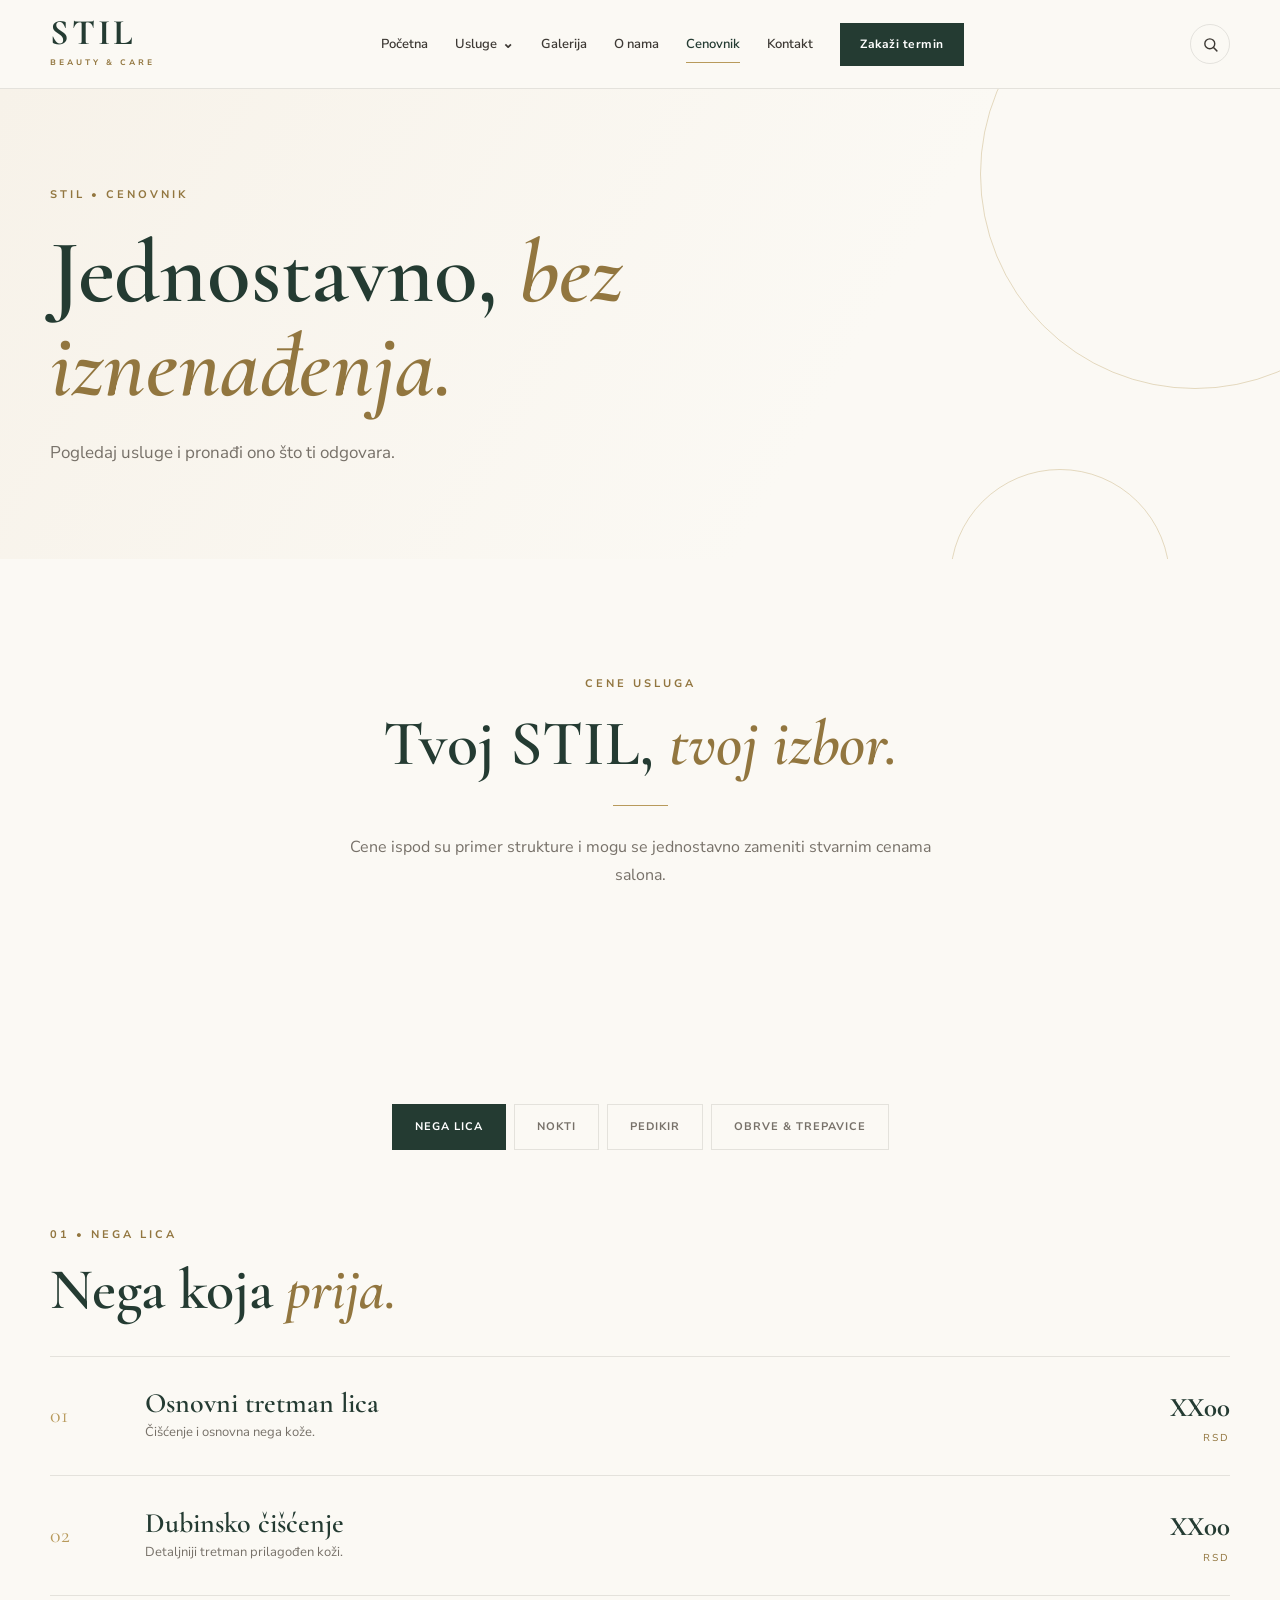
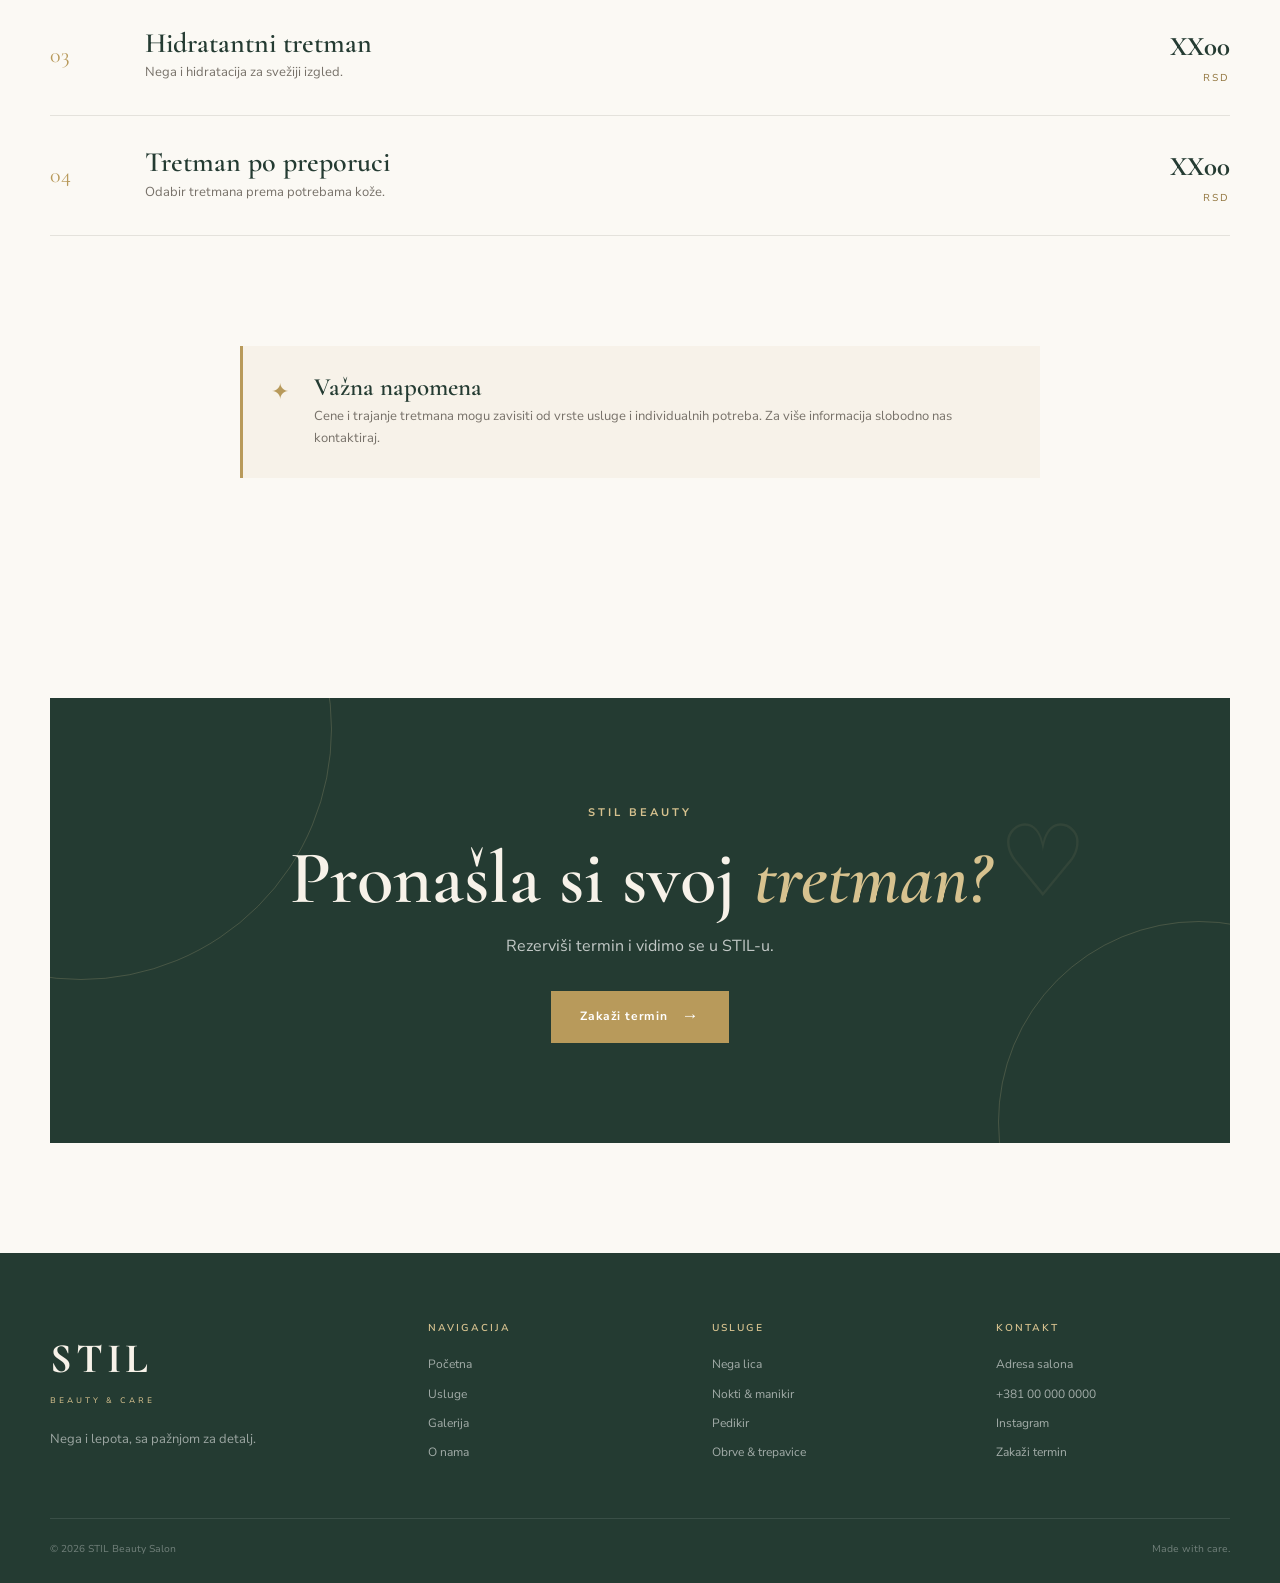
==== cenovnik.html @ 73463b7b "Add files via upload" ====
<!DOCTYPE html>
<html lang="sr">
<head>
    <meta charset="UTF-8">
    <meta name="viewport" content="width=device-width, initial-scale=1.0">

    <title>Cenovnik | STIL Beauty Salon</title>

    <meta name="description" content="Cenovnik usluga STIL Beauty Salona — nega lica, nokti, pedikir, obrve i trepavice.">

    <link rel="preconnect" href="https://fonts.googleapis.com">
    <link rel="preconnect" href="https://fonts.gstatic.com" crossorigin>

    <link href="https://fonts.googleapis.com/css2?family=Cormorant+Garamond:wght@400;500;600;700&family=Nunito+Sans:wght@300;400;500;600;700&display=swap" rel="stylesheet">

    <link rel="stylesheet" href="style.css">
</head>

<body>

<!-- =========================================================
     HEADER
========================================================= -->

<header class="site-header" id="siteHeader">

    <div class="container header-inner">

        <a href="index.html" class="logo" aria-label="STIL Beauty Salon - Početna">

            <span class="logo-main">
                STIL
            </span>

            <span class="logo-sub">
                beauty & care
            </span>

        </a>


        <nav class="main-nav" id="mainNav">

            <a href="index.html" class="nav-link">
                Početna
            </a>


            <div class="nav-dropdown">

                <a href="usluge.html" class="nav-link dropdown-trigger">

                    Usluge

                    <span class="dropdown-arrow">
                        ⌄
                    </span>

                </a>


                <div class="dropdown-menu">

                    <a href="nega-lica.html">
                        Nega lica
                    </a>

                    <a href="nokti.html">
                        Nokti & manikir
                    </a>

                    <a href="pedikir.html">
                        Pedikir
                    </a>

                    <a href="obrve-trepavice.html">
                        Obrve & trepavice
                    </a>

                </div>

            </div>


            <a href="galerija.html" class="nav-link">
                Galerija
            </a>


            <a href="o-nama.html" class="nav-link">
                O nama
            </a>


            <a href="cenovnik.html" class="nav-link active">
                Cenovnik
            </a>


            <a href="kontakt.html" class="nav-link">
                Kontakt
            </a>


            <a href="kontakt.html" class="nav-cta">
                Zakaži termin
            </a>

        </nav>


        <button
            class="search-toggle"
            id="searchToggle"
            aria-label="Pretraga"
        >
            <svg viewBox="0 0 24 24" fill="none" stroke="currentColor" stroke-width="2" stroke-linecap="round" stroke-linejoin="round">
                <circle cx="11" cy="11" r="7"></circle>
                <line x1="21" y1="21" x2="16.65" y2="16.65"></line>
            </svg>
        </button>

        <button
            class="menu-toggle"
            id="menuToggle"
            aria-label="Otvori meni"
            aria-expanded="false"
        >

            <span></span>
            <span></span>
            <span></span>

        </button>

    </div>



<!-- =========================================================
     SEARCH OVERLAY
========================================================= -->

<div class="search-overlay" id="searchOverlay">

    <div class="search-box">

        <div class="search-box-top">

            <input
                type="text"
                id="searchInput"
                placeholder="Pretraži sajt..."
                autocomplete="off"
            >

            <button class="search-close" id="searchClose" aria-label="Zatvori pretragu">
                ✕
            </button>

        </div>

        <div class="search-results" id="searchResults"></div>

    </div>

</div>

</header>


<main>

<!-- =========================================================
     PAGE HERO
========================================================= -->

<section class="page-hero pricing-page-hero">

    <div class="page-hero-decoration page-hero-decoration-one"></div>

    <div class="page-hero-decoration page-hero-decoration-two"></div>


    <div class="container">

        <div class="page-hero-content reveal">

            <span class="section-kicker">
                STIL • CENOVNIK
            </span>


            <h1>
                Jednostavno,
                <em>bez iznenađenja.</em>
            </h1>


            <p>
                Pogledaj usluge i pronađi ono što ti odgovara.
            </p>

        </div>

    </div>

</section>


<!-- =========================================================
     PRICING INTRO
========================================================= -->

<section class="pricing-intro section">

    <div class="container narrow-container">

        <div class="section-heading centered reveal">

            <span class="section-kicker">
                CENE USLUGA
            </span>


            <h2>
                Tvoj STIL,
                <em>tvoj izbor.</em>
            </h2>


            <div class="gold-divider"></div>


            <p>
                Cene ispod su primer strukture i mogu se
                jednostavno zameniti stvarnim cenama salona.
            </p>

        </div>

    </div>

</section>


<!-- =========================================================
     PRICING NAV
========================================================= -->

<section class="pricing-section section">

    <div class="container">


        <div class="pricing-tabs reveal">

            <button
                class="pricing-tab active"
                data-price-category="face"
                type="button"
            >
                Nega lica
            </button>


            <button
                class="pricing-tab"
                data-price-category="nails"
                type="button"
            >
                Nokti
            </button>


            <button
                class="pricing-tab"
                data-price-category="pedicure"
                type="button"
            >
                Pedikir
            </button>


            <button
                class="pricing-tab"
                data-price-category="eyes"
                type="button"
            >
                Obrve & trepavice
            </button>

        </div>


        <!-- =====================================================
             FACE PRICES
        ====================================================== -->

        <div
            class="price-category active"
            data-price-panel="face"
        >

            <div class="price-category-header reveal">

                <span class="section-kicker">
                    01 • NEGA LICA
                </span>

                <h2>
                    Nega koja
                    <em>prija.</em>
                </h2>

            </div>


            <div class="price-list">


                <div class="price-item reveal">

                    <div class="price-item-number">
                        01
                    </div>

                    <div class="price-item-info">

                        <h3>
                            Osnovni tretman lica
                        </h3>

                        <p>
                            Čišćenje i osnovna nega kože.
                        </p>

                    </div>

                    <div class="price-value">
                        <strong>
                            XX00
                        </strong>
                        <span>
                            RSD
                        </span>
                    </div>

                </div>


                <div class="price-item reveal">

                    <div class="price-item-number">
                        02
                    </div>

                    <div class="price-item-info">

                        <h3>
                            Dubinsko čišćenje
                        </h3>

                        <p>
                            Detaljniji tretman prilagođen koži.
                        </p>

                    </div>

                    <div class="price-value">
                        <strong>
                            XX00
                        </strong>
                        <span>
                            RSD
                        </span>
                    </div>

                </div>


                <div class="price-item reveal">

                    <div class="price-item-number">
                        03
                    </div>

                    <div class="price-item-info">

                        <h3>
                            Hidratantni tretman
                        </h3>

                        <p>
                            Nega i hidratacija za svežiji izgled.
                        </p>

                    </div>

                    <div class="price-value">
                        <strong>
                            XX00
                        </strong>
                        <span>
                            RSD
                        </span>
                    </div>

                </div>


                <div class="price-item reveal">

                    <div class="price-item-number">
                        04
                    </div>

                    <div class="price-item-info">

                        <h3>
                            Tretman po preporuci
                        </h3>

                        <p>
                            Odabir tretmana prema potrebama kože.
                        </p>

                    </div>

                    <div class="price-value">
                        <strong>
                            XX00
                        </strong>
                        <span>
                            RSD
                        </span>
                    </div>

                </div>

            </div>

        </div>


        <!-- =====================================================
             NAIL PRICES
        ====================================================== -->

        <div
            class="price-category"
            data-price-panel="nails"
        >

            <div class="price-category-header">

                <span class="section-kicker">
                    02 • NOKTI
                </span>

                <h2>
                    Uredni nokti,
                    <em>tvoj STIL.</em>
                </h2>

            </div>


            <div class="price-list">


                <div class="price-item">

                    <div class="price-item-number">
                        01
                    </div>

                    <div class="price-item-info">

                        <h3>
                            Klasičan manikir
                        </h3>

                        <p>
                            Uređivanje noktiju i zanoktica.
                        </p>

                    </div>

                    <div class="price-value">
                        <strong>
                            XX00
                        </strong>
                        <span>
                            RSD
                        </span>
                    </div>

                </div>


                <div class="price-item">

                    <div class="price-item-number">
                        02
                    </div>

                    <div class="price-item-info">

                        <h3>
                            Gel lak
                        </h3>

                        <p>
                            Uredan i dugotrajniji izgled noktiju.
                        </p>

                    </div>

                    <div class="price-value">
                        <strong>
                            XX00
                        </strong>
                        <span>
                            RSD
                        </span>
                    </div>

                </div>


                <div class="price-item">

                    <div class="price-item-number">
                        03
                    </div>

                    <div class="price-item-info">

                        <h3>
                            Korekcija
                        </h3>

                        <p>
                            Održavanje postojećeg manikira.
                        </p>

                    </div>

                    <div class="price-value">
                        <strong>
                            XX00
                        </strong>
                        <span>
                            RSD
                        </span>
                    </div>

                </div>


                <div class="price-item">

                    <div class="price-item-number">
                        04
                    </div>

                    <div class="price-item-info">

                        <h3>
                            Nail art
                        </h3>

                        <p>
                            Cena zavisi od odabranog dizajna.
                        </p>

                    </div>

                    <div class="price-value">

                        <strong>
                            od XX
                        </strong>

                        <span>
                            RSD
                        </span>

                    </div>

                </div>

            </div>

        </div>


        <!-- =====================================================
             PEDICURE PRICES
        ====================================================== -->

        <div
            class="price-category"
            data-price-panel="pedicure"
        >

            <div class="price-category-header">

                <span class="section-kicker">
                    03 • PEDIKIR
                </span>

                <h2>
                    Nega za
                    <em>tvoja stopala.</em>
                </h2>

            </div>


            <div class="price-list">


                <div class="price-item">

                    <div class="price-item-number">
                        01
                    </div>

                    <div class="price-item-info">

                        <h3>
                            Klasičan pedikir
                        </h3>

                        <p>
                            Osnovna nega i uređivanje stopala.
                        </p>

                    </div>

                    <div class="price-value">

                        <strong>
                            XX00
                        </strong>

                        <span>
                            RSD
                        </span>

                    </div>

                </div>


                <div class="price-item">

                    <div class="price-item-number">
                        02
                    </div>

                    <div class="price-item-info">

                        <h3>
                            Pedikir + lak
                        </h3>

                        <p>
                            Nega stopala i završni lak.
                        </p>

                    </div>

                    <div class="price-value">

                        <strong>
                            XX00
                        </strong>

                        <span>
                            RSD
                        </span>

                    </div>

                </div>


                <div class="price-item">

                    <div class="price-item-number">
                        03
                    </div>

                    <div class="price-item-info">

                        <h3>
                            Pedikir + gel lak
                        </h3>

                        <p>
                            Nega uz dugotrajniju završnicu.
                        </p>

                    </div>

                    <div class="price-value">

                        <strong>
                            XX00
                        </strong>

                        <span>
                            RSD
                        </span>

                    </div>

                </div>


                <div class="price-item">

                    <div class="price-item-number">
                        04
                    </div>

                    <div class="price-item-info">

                        <h3>
                            Nega stopala
                        </h3>

                        <p>
                            Dodatna nega kože stopala.
                        </p>

                    </div>

                    <div class="price-value">

                        <strong>
                            XX00
                        </strong>

                        <span>
                            RSD
                        </span>

                    </div>

                </div>

            </div>

        </div>


        <!-- =====================================================
             BROWS / LASHES PRICES
        ====================================================== -->

        <div
            class="price-category"
            data-price-panel="eyes"
        >

            <div class="price-category-header">

                <span class="section-kicker">
                    04 • OBRVE & TREPAVICE
                </span>

                <h2>
                    Istakni svoj
                    <em>pogled.</em>
                </h2>

            </div>


            <div class="price-list">


                <div class="price-item">

                    <div class="price-item-number">
                        01
                    </div>

                    <div class="price-item-info">

                        <h3>
                            Oblikovanje obrva
                        </h3>

                        <p>
                            Oblikovanje prema prirodnim proporcijama.
                        </p>

                    </div>

                    <div class="price-value">

                        <strong>
                            XX00
                        </strong>

                        <span>
                            RSD
                        </span>

                    </div>

                </div>


                <div class="price-item">

                    <div class="price-item-number">
                        02
                    </div>

                    <div class="price-item-info">

                        <h3>
                            Farbanje obrva
                        </h3>

                        <p>
                            Naglašavanje i definisanje obrva.
                        </p>

                    </div>

                    <div class="price-value">

                        <strong>
                            XX00
                        </strong>

                        <span>
                            RSD
                        </span>

                    </div>

                </div>


                <div class="price-item">

                    <div class="price-item-number">
                        03
                    </div>

                    <div class="price-item-info">

                        <h3>
                            Lash lift
                        </h3>

                        <p>
                            Podizanje i uvijanje prirodnih trepavica.
                        </p>

                    </div>

                    <div class="price-value">

                        <strong>
                            XX00
                        </strong>

                        <span>
                            RSD
                        </span>

                    </div>

                </div>


                <div class="price-item">

                    <div class="price-item-number">
                        04
                    </div>

                    <div class="price-item-info">

                        <h3>
                            Obrve + trepavice
                        </h3>

                        <p>
                            Kombinovani tretman.
                        </p>

                    </div>

                    <div class="price-value">

                        <strong>
                            XX00
                        </strong>

                        <span>
                            RSD
                        </span>

                    </div>

                </div>

            </div>

        </div>

    </div>

</section>


<!-- =========================================================
     IMPORTANT NOTE
========================================================= -->

<section class="pricing-note section">

    <div class="container">

        <div class="pricing-note-box reveal">

            <span class="pricing-note-icon">
                ✦
            </span>


            <div>

                <h3>
                    Važna napomena
                </h3>

                <p>
                    Cene i trajanje tretmana mogu zavisiti od
                    vrste usluge i individualnih potreba.
                    Za više informacija slobodno nas kontaktiraj.
                </p>

            </div>

        </div>

    </div>

</section>


<!-- =========================================================
     CTA
========================================================= -->

<section class="cta-section section">

    <div class="container">

        <div class="cta-box reveal">

            <div class="cta-decoration">
                ♡
            </div>


            <span class="section-kicker">
                STIL BEAUTY
            </span>


            <h2>
                Pronašla si svoj
                <em>tretman?</em>
            </h2>


            <p>
                Rezerviši termin i vidimo se u STIL-u.
            </p>


            <a href="kontakt.html" class="btn btn-primary">

                Zakaži termin

                <span>
                    →
                </span>

            </a>

        </div>

    </div>

</section>

</main>


<!-- =========================================================
     FOOTER
========================================================= -->

<footer class="site-footer">

    <div class="container">

        <div class="footer-grid">


            <div class="footer-brand">

                <a href="index.html" class="footer-logo">

                    <span>
                        STIL
                    </span>

                    <small>
                        beauty & care
                    </small>

                </a>


                <p>
                    Nega i lepota,
                    sa pažnjom za detalj.
                </p>

            </div>


            <div class="footer-column">

                <h4>
                    Navigacija
                </h4>

                <a href="index.html">
                    Početna
                </a>

                <a href="usluge.html">
                    Usluge
                </a>

                <a href="galerija.html">
                    Galerija
                </a>

                <a href="o-nama.html">
                    O nama
                </a>

            </div>


            <div class="footer-column">

                <h4>
                    Usluge
                </h4>

                <a href="nega-lica.html">
                    Nega lica
                </a>

                <a href="nokti.html">
                    Nokti & manikir
                </a>

                <a href="pedikir.html">
                    Pedikir
                </a>

                <a href="obrve-trepavice.html">
                    Obrve & trepavice
                </a>

            </div>


            <div class="footer-column">

                <h4>
                    Kontakt
                </h4>

                <p>
                    Adresa salona
                </p>

                <a href="tel:+381000000000">
                    +381 00 000 0000
                </a>

                <a href="#">
                    Instagram
                </a>

                <a href="kontakt.html">
                    Zakaži termin
                </a>

            </div>

        </div>


        <div class="footer-bottom">

            <span>
                © 2026 STIL Beauty Salon
            </span>

            <span>
                Made with care.
            </span>

        </div>

    </div>

</footer>


<script src="js_main.js"></script>

</body>
</html>
---- style.css ----
/* =========================================================
   STIL BEAUTY SALON
   GLOBAL CSS
========================================================= */


/* =========================================================
   01. VARIABLES
========================================================= */

:root {

    --green-dark: #243b32;
    --green: #3f5b4b;
    --green-light: #718878;
    --green-pale: #dce3da;

    --cream: #f7f2e9;
    --cream-dark: #ede5d7;
    --ivory: #fbf9f4;

    --gold: #b89a5b;
    --gold-dark: #92763f;
    --gold-light: #d7c28f;

    --brown: #5a4b3f;
    --text: #3d3934;
    --text-light: #777169;

    --white: #ffffff;
    --black: #20201d;

    --border: rgba(61, 57, 52, 0.12);
    --border-gold: rgba(184, 154, 91, 0.35);

    --shadow: 0 18px 50px rgba(36, 59, 50, 0.10);
    --shadow-small: 0 8px 25px rgba(36, 59, 50, 0.08);

    --radius: 4px;
    --radius-large: 14px;

    --container: 1180px;

    --transition: 0.3s ease;

}


/* =========================================================
   02. RESET
========================================================= */

* {
    margin: 0;
    padding: 0;
    box-sizing: border-box;
}


html {
    scroll-behavior: smooth;
}


body {
    font-family: "Nunito Sans", sans-serif;
    background: var(--ivory);
    color: var(--text);
    line-height: 1.7;
    overflow-x: hidden;
}


body.menu-open {
    overflow: hidden;
}


img {
    max-width: 100%;
    display: block;
}


a {
    color: inherit;
    text-decoration: none;
}


button,
input,
textarea,
select {
    font: inherit;
}


button {
    border: none;
    background: none;
    cursor: pointer;
}


ul,
ol {
    list-style: none;
}


/* =========================================================
   03. TYPOGRAPHY
========================================================= */

h1,
h2,
h3,
h4 {
    font-family: "Cormorant Garamond", serif;
    font-weight: 600;
    color: var(--green-dark);
    line-height: 1.05;
}


h1 em,
h2 em,
h3 em {
    color: var(--gold-dark);
    font-style: italic;
}


p {
    color: var(--text-light);
}


strong {
    color: var(--green-dark);
    font-weight: 700;
}


.container {
    width: min(
        calc(100% - 48px),
        var(--container)
    );

    margin: 0 auto;
}


.narrow-container {
    max-width: 760px;
}


/* =========================================================
   04. SECTION
========================================================= */

.section {
    padding: 110px 0;
}


.section-heading {
    max-width: 650px;
    margin-bottom: 55px;
}


.section-heading.centered {
    text-align: center;
    margin-left: auto;
    margin-right: auto;
}


.section-heading h2 {
    font-size: clamp(42px, 5vw, 68px);
    margin: 14px 0 20px;
}


.section-heading p {
    max-width: 620px;
}


.section-heading.centered p {
    margin-left: auto;
    margin-right: auto;
}


.section-kicker {
    display: inline-block;

    font-family: "Nunito Sans", sans-serif;
    font-size: 11px;
    font-weight: 700;

    letter-spacing: 3px;
    text-transform: uppercase;

    color: var(--gold-dark);
}


.gold-divider {
    width: 55px;
    height: 1px;
    background: var(--gold);

    margin: 28px auto;
}


/* =========================================================
   05. HEADER
========================================================= */

.site-header {
    position: relative;
    z-index: 1000;

    background: rgba(251, 249, 244, 0.96);

    border-bottom: 1px solid var(--border);

    transition:
        background var(--transition),
        box-shadow var(--transition),
        transform var(--transition);
}


.site-header.scrolled {
    position: sticky;
    top: 0;

    box-shadow: 0 8px 30px rgba(0,0,0,0.05);
}


.header-inner {
    min-height: 88px;

    display: flex;
    align-items: center;
    justify-content: space-between;
    gap: 30px;
}


/* =========================================================
   LOGO
========================================================= */

.logo {
    display: inline-flex;
    flex-direction: column;

    position: relative;

    flex-shrink: 0;
}


.logo-main {
    font-family: "Cormorant Garamond", serif;

    font-size: 36px;
    font-weight: 700;

    line-height: 0.8;

    letter-spacing: 3px;

    color: var(--green-dark);
}


.logo-sub {
    margin-top: 8px;

    font-family: "Nunito Sans", sans-serif;

    font-size: 8px;
    font-weight: 700;

    letter-spacing: 3px;
    text-transform: uppercase;

    color: var(--gold-dark);

    text-align: center;
}


/* =========================================================
   NAVIGATION
========================================================= */

.main-nav {
    display: flex;
    align-items: center;
    gap: 27px;
}


.nav-link {
    position: relative;

    font-size: 13px;
    font-weight: 600;

    color: var(--text);

    padding: 8px 0;

    transition: color var(--transition);
}


.nav-link::after {
    content: "";

    position: absolute;

    left: 0;
    bottom: 0;

    width: 0;
    height: 1px;

    background: var(--gold);

    transition: width var(--transition);
}


.nav-link:hover,
.nav-link.active {
    color: var(--green-dark);
}


.nav-link:hover::after,
.nav-link.active::after {
    width: 100%;
}


/* =========================================================
   DROPDOWN
========================================================= */

.nav-dropdown {
    position: relative;
}


.dropdown-trigger {
    display: flex;
    align-items: center;
    gap: 5px;
}


.dropdown-arrow {
    font-size: 14px;
    transition: transform var(--transition);
}


.nav-dropdown:hover .dropdown-arrow {
    transform: rotate(180deg);
}


.dropdown-menu {
    position: absolute;

    top: calc(100% + 15px);
    left: -20px;

    min-width: 220px;

    padding: 12px;

    background: var(--ivory);

    border: 1px solid var(--border);

    box-shadow: var(--shadow);

    opacity: 0;
    visibility: hidden;

    transform: translateY(10px);

    transition:
        opacity var(--transition),
        visibility var(--transition),
        transform var(--transition);
}


.nav-dropdown:hover .dropdown-menu {
    opacity: 1;
    visibility: visible;

    transform: translateY(0);
}


.dropdown-menu a {
    display: block;

    padding: 10px 12px;

    font-size: 13px;

    color: var(--text-light);

    transition:
        background var(--transition),
        color var(--transition);
}


.dropdown-menu a:hover,
.dropdown-menu a.active {
    background: var(--cream);
    color: var(--green-dark);
}


/* =========================================================
   CTA NAV
========================================================= */

.nav-cta {
    display: inline-flex;
    align-items: center;
    justify-content: center;

    min-height: 43px;

    padding: 0 20px;

    background: var(--green-dark);
    color: var(--white);

    font-size: 12px;
    font-weight: 700;

    letter-spacing: 0.5px;

    transition:
        background var(--transition),
        transform var(--transition);
}


.nav-cta:hover {
    background: var(--gold-dark);
    transform: translateY(-2px);
}


/* =========================================================
   MOBILE MENU
========================================================= */

.search-toggle {
    display: flex;
    align-items: center;
    justify-content: center;

    width: 40px;
    height: 40px;

    flex-shrink: 0;

    border: 1px solid var(--border);
    border-radius: 50%;

    background: transparent;

    color: var(--text);

    cursor: pointer;

    transition:
        border-color var(--transition),
        color var(--transition);
}


.search-toggle:hover {
    border-color: var(--gold);

    color: var(--gold-dark);
}


.search-toggle svg {
    width: 17px;
    height: 17px;
}


.menu-toggle {
    display: none;

    width: 44px;
    height: 44px;

    flex-direction: column;
    align-items: center;
    justify-content: center;
    gap: 5px;

    border: 1px solid var(--border);
}


.menu-toggle span {
    width: 20px;
    height: 1px;

    background: var(--green-dark);

    transition: var(--transition);
}


.menu-toggle.active span:nth-child(1) {
    transform: translateY(6px) rotate(45deg);
}


.menu-toggle.active span:nth-child(2) {
    opacity: 0;
}


.menu-toggle.active span:nth-child(3) {
    transform: translateY(-6px) rotate(-45deg);
}


/* =========================================================
   06. BUTTONS
========================================================= */

.btn {
    display: inline-flex;

    align-items: center;
    justify-content: center;

    gap: 14px;

    min-height: 52px;

    padding: 0 28px;

    font-size: 12px;
    font-weight: 700;

    letter-spacing: 0.8px;

    border: 1px solid transparent;

    transition:
        background var(--transition),
        color var(--transition),
        border var(--transition),
        transform var(--transition);
}


.btn span {
    font-size: 17px;

    transition: transform var(--transition);
}


.btn:hover span {
    transform: translateX(4px);
}


.btn:hover {
    transform: translateY(-2px);
}


.btn-primary {
    background: var(--green-dark);
    color: var(--white);
}


.btn-primary:hover {
    background: var(--gold-dark);
}


.btn-outline {
    border-color: var(--green-dark);
    color: var(--green-dark);
    background: transparent;
}


.btn-outline:hover {
    background: var(--green-dark);
    color: var(--white);
}


.btn-light {
    border-color: var(--gold-light);
    color: var(--white);
    background: transparent;
}


.btn-light:hover {
    background: var(--gold-light);
    color: var(--green-dark);
}


/* =========================================================
   07. HERO
========================================================= */

.page-hero {
    position: relative;

    min-height: 470px;

    display: flex;
    align-items: center;

    overflow: hidden;

    background:
        linear-gradient(
            120deg,
            var(--cream) 0%,
            var(--ivory) 65%
        );
}


.page-hero-content {
    position: relative;
    z-index: 2;

    max-width: 720px;

    padding: 80px 0;
}


.page-hero h1 {
    font-size: clamp(55px, 7vw, 92px);

    margin: 18px 0 25px;
}


.page-hero p {
    max-width: 580px;

    font-size: 17px;
}


.page-hero-decoration {
    position: absolute;

    border-radius: 50%;

    border: 1px solid var(--border-gold);
}


.page-hero-decoration-one {
    width: 430px;
    height: 430px;

    right: -130px;
    top: -130px;
}


.page-hero-decoration-two {
    width: 220px;
    height: 220px;

    right: 110px;
    bottom: -130px;
}


/* =========================================================
   08. HOME / HERO
========================================================= */

.hero {
    position: relative;

    min-height: calc(100vh - 88px);

    display: flex;
    align-items: center;

    overflow: hidden;

    background: var(--cream);
}


.hero-decoration {
    position: absolute;

    border-radius: 50%;

    border: 1px solid var(--border-gold);
}


.hero-decoration-one {
    width: 480px;
    height: 480px;

    right: -160px;
    top: -160px;
}


.hero-decoration-two {
    width: 260px;
    height: 260px;

    left: -110px;
    bottom: -110px;
}


.hero-grid {
    position: relative;
    z-index: 2;

    display: grid;
    grid-template-columns: 1.4fr 0.6fr;

    align-items: center;

    gap: 60px;
}


.hero-content {
    max-width: 620px;
}


.hero h1 {
    font-size: clamp(56px, 6.5vw, 92px);

    margin: 20px 0 28px;
}


.hero p {
    max-width: 520px;

    font-size: 18px;

    margin-bottom: 32px;
}


.hero-buttons {
    display: flex;
    flex-wrap: wrap;
    gap: 14px;
}


.hero-note {
    display: flex;
    align-items: center;

    gap: 14px;

    margin-top: 34px;

    font-size: 11px;
    letter-spacing: 1.5px;
    text-transform: uppercase;

    color: var(--text-soft);
}


.gold-line {
    width: 40px;
    height: 1px;

    background: var(--gold);
}


.hero-visual {
    position: relative;
}


.hero-image-frame {
    position: relative;

    min-height: 360px;
    max-width: 340px;
    margin: 0 auto;

    display: flex;
    align-items: center;
    justify-content: center;

    overflow: hidden;

    background: var(--green-dark);

    border-radius: 46% 54% 52% 48% / 55% 45% 55% 45%;
}


.hero-placeholder {
    display: flex;
    flex-direction: column;
    align-items: center;

    gap: 22px;
}


.placeholder-circle {
    width: 130px;
    height: 130px;

    display: flex;
    align-items: center;
    justify-content: center;

    border: 1px solid rgba(255, 255, 255, 0.4);
    border-radius: 50%;
}


.placeholder-circle span {
    font-family: "Cormorant Garamond", serif;

    font-size: 26px;
    font-weight: 700;

    letter-spacing: 3px;

    color: var(--white);
}


.placeholder-content {
    display: flex;

    gap: 6px;

    font-size: 12px;
    letter-spacing: 3px;
    text-transform: uppercase;

    color: rgba(255, 255, 255, 0.75);
}


.hero-gold-badge {
    position: absolute;

    left: -30px;
    bottom: -30px;

    width: 130px;
    height: 130px;

    display: flex;
    flex-direction: column;
    align-items: center;
    justify-content: center;

    gap: 3px;

    border-radius: 50%;

    background: var(--gold);

    box-shadow: var(--shadow);
}


.badge-small {
    font-size: 9px;
    font-weight: 700;
    letter-spacing: 2px;
    text-transform: uppercase;

    color: var(--white);
}


.badge-main {
    font-family: "Cormorant Garamond", serif;

    font-size: 24px;
    font-weight: 700;

    letter-spacing: 2px;

    color: var(--white);
}


/* =========================================================
   08B. WHY STIL (početna)
========================================================= */

.why-section {
    background: var(--green);
}


.why-grid {
    display: grid;
    grid-template-columns: 1fr 1fr;

    align-items: center;

    gap: 70px;
}


.section-kicker.light {
    color: var(--gold-light);
}


.why-content h2 {
    margin: 16px 0 20px;

    color: var(--white);
}


.why-content p {
    margin-bottom: 30px;

    color: rgba(255, 255, 255, 0.78);
}


.why-features {
    display: flex;
    flex-direction: column;

    gap: 30px;
}


.feature {
    display: flex;
    align-items: flex-start;

    gap: 18px;
}


.feature-symbol {
    flex-shrink: 0;

    width: 40px;

    font-size: 24px;

    color: var(--gold-light);
}


.feature h3 {
    margin-bottom: 5px;

    font-size: 18px;

    color: var(--white);
}


.feature p {
    margin: 0;

    font-size: 13px;

    color: rgba(255, 255, 255, 0.72);
}


/* =========================================================
   08C. ABOUT PREVIEW (početna)
========================================================= */

.about-preview {
    background: var(--ivory);
}


.about-preview-grid {
    display: grid;
    grid-template-columns: 0.85fr 1fr;

    align-items: center;

    gap: 70px;
}


.about-visual {
    position: relative;
}


.about-image-placeholder {
    position: relative;

    min-height: 420px;

    display: flex;
    align-items: center;
    justify-content: center;

    overflow: hidden;

    background: var(--green);
}


.vertical-text {
    position: absolute;
    left: 24px;
    top: 50%;

    transform: translateY(-50%) rotate(180deg);
    writing-mode: vertical-rl;

    font-size: 11px;
    letter-spacing: 4px;
    text-transform: uppercase;

    color: rgba(255, 255, 255, 0.55);
}


.about-placeholder-logo {
    font-family: "Cormorant Garamond", serif;

    font-size: 46px;
    font-weight: 700;

    letter-spacing: 4px;

    color: rgba(255, 255, 255, 0.92);
}


.about-gold-detail {
    position: absolute;

    right: -30px;
    bottom: -30px;

    width: 140px;
    height: 140px;

    z-index: -1;

    border: 1px solid var(--border-gold);
    border-radius: 50%;
}


.about-content p {
    margin-bottom: 14px;
}


/* =========================================================
   08D. CONSULTATION BOX (stranice usluga)
========================================================= */

.consultation-section {
    background: var(--green-pale);
}


.consultation-box {
    display: grid;
    grid-template-columns: 90px 1fr auto;

    align-items: center;

    gap: 40px;

    padding: 50px 60px;

    background: var(--ivory);

    border: 1px solid var(--border-gold);
    border-radius: var(--radius-large);
}


.consultation-icon {
    display: flex;
    align-items: center;
    justify-content: center;

    width: 70px;
    height: 70px;

    font-size: 26px;

    color: var(--gold-light);

    border-radius: 50%;

    background: var(--green-dark);
}


.consultation-content h2 {
    margin: 8px 0 10px;
}


.consultation-content p {
    max-width: 420px;

    margin: 0;
}


/* =========================================================
   08E. BENEFITS GRID (stranice usluga)
========================================================= */

.benefits-grid {
    display: grid;
    grid-template-columns: repeat(3, 1fr);

    gap: 40px;
}


.benefit-card {
    text-align: center;

    padding: 20px;
}


.benefit-number {
    display: block;

    margin-bottom: 10px;

    font-family: "Cormorant Garamond", serif;

    font-size: 20px;

    color: var(--gold-dark);
}


.benefit-icon {
    display: block;

    margin-bottom: 16px;

    font-size: 30px;

    color: var(--green-dark);
}


.benefit-card h3 {
    margin-bottom: 8px;

    font-size: 19px;
}


.benefit-card p {
    margin: 0;

    font-size: 13px;
}


/* =========================================================
   08F. NAIL ART DECORATION (nokti.html hero)
========================================================= */

.nail-art-decoration {
    position: absolute;
    z-index: 1;

    inset: 0;
}


.nail-shape {
    position: absolute;

    width: 40px;
    height: 56px;

    border-radius: 50% 50% 45% 45%;

    background: rgba(255, 255, 255, 0.16);

    border: 1px solid rgba(255, 255, 255, 0.3);
}


.nail-one {
    top: 18%;
    left: 20%;

    transform: rotate(-12deg);
}


.nail-two {
    top: 55%;
    right: 22%;

    transform: rotate(10deg);
}


.nail-three {
    bottom: 14%;
    left: 38%;

    transform: rotate(-4deg);
}


/* =========================================================
   08G. NAILS STYLE SECTION (nokti.html)
========================================================= */

.nails-style-grid {
    display: grid;
    grid-template-columns: 1fr 0.9fr;

    align-items: center;

    gap: 60px;
}


.nails-style-visual {
    display: flex;
    flex-direction: column;

    gap: 18px;
}


.style-card {
    display: flex;
    align-items: center;
    justify-content: space-between;

    padding: 22px 28px;

    background: var(--cream);

    border: 1px solid var(--border);
    border-radius: var(--radius-large);

    transition:
        transform var(--transition),
        border-color var(--transition);
}


.style-card:hover {
    transform: translateX(8px);

    border-color: var(--border-gold);
}


.style-card span {
    font-family: "Cormorant Garamond", serif;

    font-size: 15px;

    color: var(--gold-dark);
}


.style-card strong {
    font-size: 15px;
    font-weight: 700;
    letter-spacing: 2px;

    color: var(--green-dark);
}


.style-card-one {
    margin-left: 0;
}


.style-card-two {
    margin-left: 30px;
}


.style-card-three {
    margin-left: 60px;

    background: var(--green-dark);
    border-color: var(--green-dark);
}


.style-card-three span,
.style-card-three strong {
    color: var(--white);
}


/* =========================================================
   08H. RITUAL SECTION (pedikir.html)
========================================================= */

.pedicure-ritual-grid {
    display: grid;
    grid-template-columns: 0.8fr 1fr;

    align-items: center;

    gap: 70px;
}


.ritual-visual {
    display: flex;
    justify-content: center;
}


.ritual-card {
    position: relative;

    width: 100%;
    max-width: 340px;

    aspect-ratio: 1;

    display: flex;
    flex-direction: column;
    align-items: center;
    justify-content: center;

    gap: 14px;

    background: var(--green-dark);

    border-radius: 50%;
}


.ritual-script {
    font-family: "Cormorant Garamond", serif;
    font-style: italic;

    font-size: 30px;

    color: var(--gold-light);
}


.ritual-logo {
    font-family: "Cormorant Garamond", serif;

    font-size: 15px;
    font-weight: 700;

    letter-spacing: 5px;

    color: rgba(255, 255, 255, 0.75);
}


.ritual-content p {
    margin-bottom: 14px;
}


.pedicure-decoration {
    position: absolute;
    z-index: 2;

    top: 30px;
    right: 30px;
}


.pedicure-decoration span {
    display: inline-block;

    padding: 6px 16px;

    font-size: 10px;
    font-weight: 700;
    letter-spacing: 3px;

    color: var(--white);

    border: 1px solid rgba(255, 255, 255, 0.4);
    border-radius: 20px;
}


/* =========================================================
   09. SERVICE DETAIL HERO
========================================================= */

.service-detail-hero {
    padding: 100px 0;

    background: var(--cream);
}


.service-detail-grid {
    display: grid;

    grid-template-columns:
        minmax(0, 1fr)
        minmax(350px, 0.8fr);

    gap: 90px;

    align-items: center;
}


.service-detail-content h1 {
    font-size: clamp(55px, 6vw, 86px);

    margin: 18px 0 25px;
}


.service-detail-content p {
    max-width: 520px;

    font-size: 17px;

    margin-bottom: 30px;
}


.service-detail-visual {
    position: relative;
}


.detail-image-placeholder {
    min-height: 540px;

    position: relative;

    display: flex;
    align-items: center;
    justify-content: center;

    overflow: hidden;

    background: var(--green);
}


.detail-image-placeholder::before {
    content: "";

    position: absolute;

    width: 300px;
    height: 300px;

    border: 1px solid rgba(255,255,255,0.35);

    border-radius: 50%;
}


.detail-script {
    position: relative;
    z-index: 2;

    font-family: "Cormorant Garamond", serif;

    font-size: 100px;
    font-style: italic;

    color: var(--cream);
}


.detail-brand {
    position: absolute;

    bottom: 25px;
    left: 30px;

    font-size: 10px;
    letter-spacing: 4px;

    color: var(--gold-light);
}


.detail-gold-circle {
    position: absolute;

    right: -28px;
    bottom: -28px;

    width: 85px;
    height: 85px;

    display: flex;
    align-items: center;
    justify-content: center;

    background: var(--gold);

    color: var(--white);

    border-radius: 50%;

    font-size: 25px;
}


/* =========================================================
   EYES DECORATION
========================================================= */

.eyes-placeholder {
    background:
        linear-gradient(
            145deg,
            #334c40,
            #263b32
        );
}


.eye-decoration {
    position: relative;

    width: 230px;
    height: 150px;
}


.brow-line {
    position: absolute;

    width: 170px;
    height: 45px;

    left: 30px;
    top: 25px;

    border-top: 6px solid var(--gold-light);

    border-radius: 50%;

    transform: rotate(-4deg);
}


.lash-line {
    position: absolute;

    width: 120px;
    height: 55px;

    left: 55px;
    top: 75px;

    border-bottom: 2px solid var(--cream);

    border-radius: 50%;
}


.lash-one {
    transform: rotate(5deg);
}


.lash-two {
    transform:
        rotate(5deg)
        translateY(-5px);
}


.lash-three {
    transform:
        rotate(5deg)
        translateY(-10px);
}


/* =========================================================
   10. TREATMENT LIST
========================================================= */

.treatments-list {
    border-top: 1px solid var(--border);
}


.treatment-card {
    display: grid;

    grid-template-columns:
        70px
        1fr
        220px
        45px;

    gap: 30px;

    align-items: center;

    padding: 28px 0;

    border-bottom: 1px solid var(--border);

    transition:
        background var(--transition),
        padding var(--transition);
}


.treatment-card:hover {
    padding-left: 15px;
    padding-right: 15px;

    background: var(--cream);
}


.treatment-index {
    font-family: "Cormorant Garamond", serif;

    font-size: 23px;

    color: var(--gold-dark);
}


.treatment-main h3 {
    font-size: 29px;

    margin-bottom: 5px;
}


.treatment-main p {
    font-size: 13px;
}


.treatment-meta {
    display: flex;
    flex-direction: column;

    gap: 4px;

    text-align: right;
}


.treatment-meta span {
    font-size: 11px;

    color: var(--text-light);
}


.treatment-meta strong {
    font-size: 12px;
}


.treatment-arrow {
    width: 40px;
    height: 40px;

    display: flex;
    align-items: center;
    justify-content: center;

    border: 1px solid var(--border);

    color: var(--green-dark);

    transition: var(--transition);
}


.treatment-card:hover .treatment-arrow {
    background: var(--green-dark);
    color: white;

    border-color: var(--green-dark);
}


/* =========================================================
   10B. SERVICE CARDS (grid kartica usluga — početna + usluge)
========================================================= */

.services-grid {
    display: grid;

    grid-template-columns: repeat(3, 1fr);

    gap: 28px;
}


.service-card {
    position: relative;

    display: flex;
    flex-direction: column;
    gap: 14px;

    padding: 42px 32px;

    background: var(--cream);

    border: 1px solid var(--border);
    border-radius: var(--radius-large);

    transition:
        transform var(--transition),
        box-shadow var(--transition),
        border-color var(--transition),
        background var(--transition);
}


.service-card:hover {
    transform: translateY(-6px);

    box-shadow: var(--shadow);

    border-color: var(--border-gold);

    background: var(--ivory);
}


.service-card.service-card-accent {
    background: var(--green-dark);
    border-color: var(--green-dark);
}


.service-card.service-card-accent:hover {
    background: var(--green-dark);
    transform: translateY(-6px);
}


.service-card.service-card-accent .service-number,
.service-card.service-card-accent h3,
.service-card.service-card-accent p {
    color: var(--white);
}


.service-card.service-card-accent .service-icon,
.service-card.service-card-accent .service-link {
    color: var(--gold-light);
}


.service-number {
    font-family: "Cormorant Garamond", serif;

    font-size: 20px;

    color: var(--gold-dark);
}


.service-icon {
    font-size: 30px;

    color: var(--green-dark);
}


.service-card h3 {
    font-size: 26px;

    margin-top: 2px;
}


.service-card p {
    font-size: 13px;

    flex-grow: 1;
}


.service-link {
    display: inline-flex;
    align-items: center;

    gap: 8px;

    font-size: 12px;
    font-weight: 700;

    letter-spacing: 0.4px;

    color: var(--green-dark);
}


.service-link span {
    transition: transform var(--transition);
}


.service-card:hover .service-link span {
    transform: translateX(4px);
}


.center-button {
    display: flex;
    justify-content: center;

    margin-top: 50px;
}


.text-link {
    display: inline-flex;
    align-items: center;

    gap: 8px;

    font-size: 13px;
    font-weight: 700;

    color: var(--green-dark);

    border-bottom: 1px solid var(--gold);
    padding-bottom: 3px;

    transition: color var(--transition);
}


.text-link:hover {
    color: var(--gold-dark);
}


.text-link span {
    transition: transform var(--transition);
}


.text-link:hover span {
    transform: translateX(4px);
}


/* =========================================================
   10C. SERVICES NOTE (Zašto STIL — na usluge.html)
========================================================= */

.services-note {
    background: var(--green-pale);
}


.services-note-inner {
    display: grid;

    grid-template-columns: 1fr 240px;

    align-items: center;

    gap: 50px;
}


.services-note-text h2 {
    margin: 14px 0 20px;
}


.services-note-text p {
    margin-bottom: 14px;
}


.services-note-decoration {
    display: flex;
    justify-content: center;
}


.gold-circle {
    width: 200px;
    height: 200px;

    display: flex;
    align-items: center;
    justify-content: center;

    border: 1px solid var(--border-gold);
    border-radius: 50%;

    background: var(--ivory);
}


.gold-circle span {
    font-family: "Cormorant Garamond", serif;

    font-size: 26px;
    font-weight: 700;

    letter-spacing: 3px;

    color: var(--gold-dark);
}


/* =========================================================
   11. RESULT SECTION
========================================================= */

.result-grid {
    display: grid;

    grid-template-columns: 1fr 80px 1fr;

    align-items: center;

    gap: 25px;

    max-width: 950px;

    margin: auto;
}


.result-card {
    position: relative;
}


.result-placeholder {
    min-height: 430px;

    display: flex;
    align-items: flex-end;

    padding: 25px;

    position: relative;

    overflow: hidden;
}


.result-before {
    background:
        linear-gradient(
            145deg,
            #d9cfc0,
            #b8a897
        );
}


.result-after {
    background:
        linear-gradient(
            145deg,
            #607565,
            #30483b
        );
}


.result-placeholder::before {
    content: "";

    position: absolute;

    width: 220px;
    height: 220px;

    left: 50%;
    top: 45%;

    transform: translate(-50%, -50%);

    border-radius: 50%;

    border: 1px solid rgba(255,255,255,0.4);
}


.result-placeholder span {
    position: relative;
    z-index: 2;

    font-size: 10px;
    letter-spacing: 4px;

    color: white;
}


.result-label {
    padding-top: 13px;

    font-size: 12px;
    font-weight: 700;

    letter-spacing: 1px;
}


.result-arrow {
    width: 55px;
    height: 55px;

    display: flex;
    align-items: center;
    justify-content: center;

    border-radius: 50%;

    background: var(--gold);

    color: white;

    font-size: 20px;
}


/* =========================================================
   12. TIPS
========================================================= */

.tips-grid {
    display: grid;

    grid-template-columns: repeat(3, 1fr);

    gap: 25px;
}


.tip-card {
    position: relative;

    padding: 40px 35px;

    background: var(--cream);

    border: 1px solid var(--border);
}


.tip-number {
    font-family: "Cormorant Garamond", serif;

    font-size: 42px;

    color: var(--gold);

    display: block;

    margin-bottom: 25px;
}


.tip-card h3 {
    font-size: 29px;

    margin-bottom: 12px;
}


/* =========================================================
   13. GALLERY
========================================================= */

.gallery-section {
    background: var(--ivory);
}


.gallery-filters {
    display: flex;
    flex-wrap: wrap;

    justify-content: center;

    gap: 10px;

    margin-bottom: 50px;
}


.gallery-filter {
    padding: 10px 18px;

    border: 1px solid var(--border);

    color: var(--text-light);

    font-size: 11px;
    font-weight: 700;

    letter-spacing: 1px;
    text-transform: uppercase;

    transition: var(--transition);
}


.gallery-filter:hover,
.gallery-filter.active {
    background: var(--green-dark);
    border-color: var(--green-dark);

    color: white;
}


/* =========================================================
   MASONRY
========================================================= */

.gallery-masonry {
    columns: 3 300px;

    column-gap: 18px;
}


.gallery-photo {
    position: relative;

    break-inside: avoid;

    margin-bottom: 18px;

    overflow: hidden;

    cursor: pointer;
}


.gallery-photo-placeholder {
    min-height: 350px;

    position: relative;

    display: flex;
    flex-direction: column;

    align-items: center;
    justify-content: center;

    gap: 10px;

    transition: transform 0.6s ease;
}


.gallery-photo-large .gallery-photo-placeholder {
    min-height: 500px;
}


.gallery-photo-wide .gallery-photo-placeholder {
    min-height: 300px;
}


.gallery-photo-tall .gallery-photo-placeholder {
    min-height: 570px;
}


.gallery-photo:hover .gallery-photo-placeholder {
    transform: scale(1.04);
}


.gallery-green {
    background: #536b5a;
}


.gallery-cream {
    background: #ddd2c0;
}


.gallery-soft {
    background: #c9b8a9;
}


.gallery-dark {
    background: #293b32;
}


.gallery-pink {
    background: #c9a9a4;
}


.gallery-gold {
    background: #a98c58;
}


.gallery-green-light {
    background: #8c9d88;
}


.gallery-neutral {
    background: #bcb4a7;
}


.gallery-rose {
    background: #ad8982;
}


.gallery-olive {
    background: #66745e;
}


.photo-category {
    font-size: 9px;

    letter-spacing: 4px;

    color: rgba(255,255,255,0.75);
}


.photo-title {
    font-family: "Cormorant Garamond", serif;

    font-size: 70px;

    color: white;
}


.photo-small {
    font-size: 11px;

    color: rgba(255,255,255,0.7);
}


.gallery-photo-overlay {
    position: absolute;

    left: 0;
    right: 0;
    bottom: 0;

    padding: 25px;

    display: flex;
    flex-direction: column;

    gap: 2px;

    background:
        linear-gradient(
            transparent,
            rgba(0,0,0,0.6)
        );

    transform: translateY(100%);

    transition: transform var(--transition);
}


.gallery-photo:hover .gallery-photo-overlay {
    transform: translateY(0);
}


.gallery-photo-overlay span {
    font-size: 10px;

    color: rgba(255,255,255,0.7);

    letter-spacing: 2px;

    text-transform: uppercase;
}


.gallery-photo-overlay strong {
    color: white;

    font-family: "Cormorant Garamond", serif;

    font-size: 26px;
}


.gallery-photo.hidden {
    display: none;
}


/* =========================================================
   14. INSTAGRAM
========================================================= */

.instagram-section {
    background: var(--cream);
}


.instagram-box {
    max-width: 760px;

    margin: auto;

    text-align: center;

    padding: 80px 30px;

    border: 1px solid var(--border-gold);

    position: relative;
}


.instagram-icon {
    width: 60px;
    height: 60px;

    display: flex;
    align-items: center;
    justify-content: center;

    margin: 0 auto 25px;

    border: 1px solid var(--gold);

    border-radius: 50%;

    color: var(--gold-dark);

    font-size: 25px;
}


.instagram-box h2 {
    font-size: 55px;

    margin: 15px 0;
}


.instagram-box p {
    max-width: 500px;

    margin: 0 auto 28px;
}


/* =========================================================
   15. ABOUT
========================================================= */

.about-story-grid {
    display: grid;

    grid-template-columns: 0.9fr 1fr;

    gap: 100px;

    align-items: center;
}


.about-story-visual {
    position: relative;
}


.about-image-placeholder {
    min-height: 590px;

    background:
        linear-gradient(
            145deg,
            #526a58,
            #293e33
        );

    display: flex;
    flex-direction: column;

    justify-content: center;
    align-items: center;

    position: relative;

    overflow: hidden;
}


.about-image-placeholder::before {
    content: "";

    width: 320px;
    height: 320px;

    position: absolute;

    border: 1px solid rgba(255,255,255,0.25);

    border-radius: 50%;
}


.about-image-script {
    position: relative;

    font-family: "Cormorant Garamond", serif;

    font-size: 105px;

    color: var(--cream);

    font-style: italic;
}


.about-image-caption {
    position: relative;

    color: var(--gold-light);

    letter-spacing: 5px;

    font-size: 10px;

    text-transform: uppercase;
}


.about-stamp {
    position: absolute;

    right: -35px;
    bottom: -35px;

    width: 120px;
    height: 120px;

    display: flex;
    flex-direction: column;
    align-items: center;
    justify-content: center;

    border-radius: 50%;

    background: var(--gold);

    color: white;

    transform: rotate(-12deg);
}


.about-stamp span {
    font-size: 8px;
    letter-spacing: 3px;
}


.about-stamp strong {
    font-family: "Cormorant Garamond", serif;

    color: white;

    font-size: 28px;
}


.about-story-content h2 {
    font-size: clamp(45px, 5vw, 68px);

    margin: 15px 0 25px;
}


.about-story-content .gold-divider {
    margin-left: 0;
}


.about-story-content p {
    margin-bottom: 18px;
}


.large-text {
    font-family: "Cormorant Garamond", serif;

    font-size: 27px;

    color: var(--green-dark);
}


/* =========================================================
   16. GREEN SALON
========================================================= */

.green-salon-section {
    background: var(--green-dark);
}


.green-salon-card {
    display: grid;

    grid-template-columns: 1fr 0.9fr;

    min-height: 580px;
}


.green-salon-content {
    padding: 75px;

    background: #30483b;
}


.green-salon-content h2 {
    color: var(--cream);

    font-size: clamp(45px, 5vw, 68px);

    margin: 17px 0 25px;
}


.green-salon-content h2 em {
    color: var(--gold-light);
}


.green-salon-content p {
    color: rgba(255,255,255,0.72);

    margin-bottom: 16px;
}


.green-salon-signature {
    margin-top: 40px;

    display: flex;
    flex-direction: column;
}


.green-salon-signature span {
    color: var(--gold-light);

    font-size: 10px;

    letter-spacing: 3px;
    text-transform: uppercase;
}


.green-salon-signature strong {
    font-family: "Cormorant Garamond", serif;

    font-size: 45px;

    color: var(--cream);
}


.green-salon-visual {
    min-height: 500px;

    background: #667a68;

    display: flex;
    align-items: center;
    justify-content: center;
}


.green-building-placeholder {
    position: relative;

    width: 80%;
    height: 70%;

    background: #536b58;

    border: 8px solid #465c4b;

    box-shadow: 0 30px 50px rgba(0,0,0,0.2);
}


.building-window {
    position: absolute;

    width: 24%;
    height: 28%;

    top: 20%;

    background: rgba(240,233,210,0.8);

    border: 7px solid #3e5144;
}


.window-one {
    left: 12%;
}


.window-two {
    right: 12%;
}


.building-door {
    position: absolute;

    width: 24%;
    height: 43%;

    left: 38%;
    bottom: 0;

    background: #304238;

    border: 6px solid #3d5042;
}


.building-sign {
    position: absolute;

    left: 50%;
    top: 7%;

    transform: translateX(-50%);

    padding: 6px 16px;

    background: var(--gold);

    color: white;

    font-family: "Cormorant Garamond", serif;

    letter-spacing: 3px;
}


/* =========================================================
   17. VALUES
========================================================= */

.values-grid {
    display: grid;

    grid-template-columns: repeat(4, 1fr);

    gap: 18px;
}


.value-card {
    position: relative;

    padding: 45px 30px;

    background: var(--cream);

    border: 1px solid var(--border);
}


.value-number {
    position: absolute;

    right: 20px;
    top: 18px;

    font-family: "Cormorant Garamond", serif;

    font-size: 22px;

    color: var(--gold);
}


.value-icon {
    width: 52px;
    height: 52px;

    display: flex;
    align-items: center;
    justify-content: center;

    margin-bottom: 25px;

    border: 1px solid var(--gold);

    border-radius: 50%;

    color: var(--gold-dark);
}


.value-card h3 {
    font-size: 31px;

    margin-bottom: 12px;
}


/* =========================================================
   18. ABOUT QUOTE
========================================================= */

.about-quote-section {
    background: var(--cream);
}


.about-quote {
    max-width: 900px;

    margin: auto;

    text-align: center;

    padding: 80px 20px;
}


.quote-mark {
    display: block;

    font-family: "Cormorant Garamond", serif;

    font-size: 100px;

    line-height: 0.5;

    color: var(--gold);
}


.about-quote blockquote {
    font-family: "Cormorant Garamond", serif;

    font-size: clamp(35px, 5vw, 60px);

    line-height: 1.1;

    color: var(--green-dark);
}


.about-quote blockquote em {
    color: var(--gold-dark);
}


.quote-line {
    width: 50px;
    height: 1px;

    background: var(--gold);

    margin: 35px auto 20px;
}


.quote-signature {
    font-size: 10px;

    letter-spacing: 5px;

    color: var(--gold-dark);
}


/* =========================================================
   18B. QUOTE (početna)
========================================================= */

.quote-section {
    background: var(--green-pale);
}


.quote-box {
    max-width: 700px;
    margin: 0 auto;

    text-align: center;
}


.quote-box blockquote {
    font-family: "Cormorant Garamond", serif;

    font-size: clamp(28px, 4vw, 42px);
    line-height: 1.3;

    color: var(--green-dark);
}


.quote-brand {
    display: block;

    margin-top: 20px;

    font-family: "Cormorant Garamond", serif;

    font-size: 13px;
    font-weight: 700;

    letter-spacing: 5px;

    color: var(--gold-dark);
}


/* =========================================================
   19. ABOUT SERVICES
========================================================= */

.about-services-list {
    border-top: 1px solid var(--border);
}


.about-service-item {
    display: grid;

    grid-template-columns: 80px 1fr 40px;

    align-items: center;

    padding: 22px 0;

    border-bottom: 1px solid var(--border);

    transition:
        padding var(--transition),
        background var(--transition);
}


.about-service-item:hover {
    padding-left: 18px;
    padding-right: 18px;

    background: var(--cream);
}


.about-service-number {
    font-family: "Cormorant Garamond", serif;

    font-size: 22px;

    color: var(--gold);
}


.about-service-name {
    font-family: "Cormorant Garamond", serif;

    font-size: 35px;

    color: var(--green-dark);
}


.about-service-arrow {
    font-size: 20px;

    color: var(--gold-dark);
}


/* =========================================================
   20. PRICING
========================================================= */

.pricing-intro {
    padding-bottom: 50px;
}


.pricing-tabs {
    display: flex;
    flex-wrap: wrap;

    justify-content: center;

    gap: 8px;

    margin-bottom: 70px;
}


.pricing-tab {
    padding: 13px 22px;

    border: 1px solid var(--border);

    color: var(--text-light);

    font-size: 11px;
    font-weight: 700;

    letter-spacing: 1px;
    text-transform: uppercase;

    transition: var(--transition);
}


.pricing-tab:hover,
.pricing-tab.active {
    background: var(--green-dark);

    border-color: var(--green-dark);

    color: white;
}


.price-category {
    display: none;
}


.price-category.active {
    display: block;
}


.price-category-header {
    max-width: 700px;

    margin-bottom: 35px;
}


.price-category-header h2 {
    font-size: 58px;

    margin-top: 12px;
}


.price-list {
    border-top: 1px solid var(--border);
}


.price-item {
    display: grid;

    grid-template-columns:
        70px
        1fr
        160px;

    gap: 25px;

    align-items: center;

    padding: 28px 0;

    border-bottom: 1px solid var(--border);
}


.price-item-number {
    font-family: "Cormorant Garamond", serif;

    font-size: 22px;

    color: var(--gold);
}


.price-item-info h3 {
    font-size: 28px;

    margin-bottom: 3px;
}


.price-item-info p {
    font-size: 13px;
}


.price-value {
    display: flex;

    flex-direction: column;

    align-items: flex-end;
}


.price-value strong {
    font-family: "Cormorant Garamond", serif;

    font-size: 27px;
}


.price-value span {
    font-size: 10px;

    letter-spacing: 2px;

    color: var(--gold-dark);
}


/* =========================================================
   PRICING NOTE
========================================================= */

.pricing-note {
    padding-top: 0;
}


.pricing-note-box {
    display: flex;

    gap: 25px;

    align-items: flex-start;

    max-width: 800px;

    margin: auto;

    padding: 28px;

    background: var(--cream);

    border-left: 3px solid var(--gold);
}


.pricing-note-icon {
    font-size: 22px;

    color: var(--gold);
}


.pricing-note-box h3 {
    font-size: 25px;

    margin-bottom: 5px;
}


.pricing-note-box p {
    font-size: 13px;
}


/* =========================================================
   21. CONTACT
========================================================= */

.contact-main {
    background: var(--ivory);
}


.contact-grid {
    display: grid;

    grid-template-columns:
        0.8fr
        1.2fr;

    gap: 100px;

    align-items: start;
}


.contact-info h2 {
    font-size: clamp(48px, 5vw, 70px);

    margin: 15px 0 20px;
}


.contact-intro {
    max-width: 450px;

    font-size: 17px;

    margin-bottom: 45px;
}


.contact-details {
    display: flex;

    flex-direction: column;

    gap: 25px;
}


.contact-detail {
    display: flex;

    gap: 18px;

    align-items: flex-start;
}


.contact-detail-icon {
    width: 45px;
    height: 45px;

    flex-shrink: 0;

    display: flex;
    align-items: center;
    justify-content: center;

    border: 1px solid var(--border-gold);

    border-radius: 50%;

    color: var(--gold-dark);
}


.contact-detail span {
    display: block;

    font-size: 9px;

    letter-spacing: 2px;

    text-transform: uppercase;

    color: var(--gold-dark);

    margin-bottom: 2px;
}


.contact-detail strong,
.contact-detail a {
    display: block;

    color: var(--green-dark);

    font-weight: 700;
}


.contact-detail p {
    font-size: 13px;
}


.contact-social-note {
    display: flex;

    gap: 12px;

    margin-top: 45px;

    padding-top: 25px;

    border-top: 1px solid var(--border);
}


.contact-social-note span {
    color: var(--gold);

    font-size: 20px;
}


.contact-social-note p {
    font-size: 12px;
}


/* =========================================================
   CONTACT FORM
========================================================= */

.contact-form-wrapper {
    padding: 55px;

    background: var(--cream);

    border: 1px solid var(--border);
}


.contact-form-header {
    margin-bottom: 35px;
}


.contact-form-header h2 {
    font-size: 52px;

    margin: 10px 0;
}


.contact-form-header p {
    font-size: 13px;
}


.contact-form {
    display: flex;

    flex-direction: column;

    gap: 20px;
}


.form-row {
    display: grid;

    grid-template-columns: 1fr 1fr;

    gap: 18px;
}


.form-group {
    display: flex;

    flex-direction: column;

    gap: 7px;
}


.form-group label {
    font-size: 10px;
    font-weight: 700;

    letter-spacing: 1px;

    text-transform: uppercase;

    color: var(--green-dark);
}


.form-group label span {
    font-size: 9px;

    color: var(--text-light);

    font-weight: 400;

    text-transform: lowercase;

    letter-spacing: 0;
}


.form-group input,
.form-group select,
.form-group textarea {
    width: 100%;

    border: 1px solid rgba(61,57,52,0.18);

    background: var(--ivory);

    color: var(--text);

    padding: 13px 15px;

    outline: none;

    border-radius: 0;

    transition:
        border-color var(--transition),
        box-shadow var(--transition);
}


.form-group textarea {
    resize: vertical;

    min-height: 120px;
}


.form-group input:focus,
.form-group select:focus,
.form-group textarea:focus {
    border-color: var(--gold);

    box-shadow:
        0 0 0 3px
        rgba(184,154,91,0.10);
}


.form-checkbox {
    display: flex;

    gap: 10px;

    align-items: flex-start;
}


.form-checkbox input {
    margin-top: 5px;

    accent-color: var(--green-dark);
}


.form-checkbox label {
    font-size: 11px;

    color: var(--text-light);
}


.form-submit {
    width: 100%;

    margin-top: 5px;
}


.form-message {
    min-height: 20px;

    font-size: 12px;

    text-align: center;

    color: var(--green-dark);
}


/* =========================================================
   22. LOCATION
========================================================= */

.location-section {
    background: var(--cream);
}


.location-card {
    display: grid;

    grid-template-columns: 0.8fr 1.2fr;

    min-height: 420px;

    background: var(--green-dark);
}


.location-content {
    padding: 60px;
}


.location-content h2 {
    color: var(--cream);

    font-size: 55px;

    margin: 15px 0;
}


.location-content h2 em {
    color: var(--gold-light);
}


.location-content p {
    color: rgba(255,255,255,0.7);

    margin-bottom: 30px;
}


.location-content .btn-outline {
    color: var(--cream);

    border-color: var(--gold-light);
}


.location-content .btn-outline:hover {
    background: var(--gold);
    border-color: var(--gold);
}


.map-placeholder {
    position: relative;

    min-height: 420px;

    background:
        linear-gradient(
            135deg,
            #d9d2c5,
            #bdb4a5
        );

    overflow: hidden;

    display: flex;

    align-items: center;
    justify-content: center;
}


.map-placeholder::before,
.map-placeholder::after {
    content: "";

    position: absolute;

    width: 150%;
    height: 1px;

    background: rgba(255,255,255,0.55);

    transform: rotate(-22deg);
}


.map-placeholder::after {
    transform: rotate(35deg);
}


.map-pin {
    position: relative;
    z-index: 3;

    width: 65px;
    height: 65px;

    display: flex;
    align-items: center;
    justify-content: center;

    border-radius: 50%;

    background: var(--green-dark);

    color: var(--gold-light);

    box-shadow: 0 12px 30px rgba(0,0,0,0.2);
}


.map-label {
    position: absolute;

    left: 50%;
    top: calc(50% + 45px);

    transform: translateX(-50%);

    font-family: "Cormorant Garamond", serif;

    font-size: 28px;

    color: var(--green-dark);
}


.map-address {
    position: absolute;

    left: 50%;
    top: calc(50% + 80px);

    transform: translateX(-50%);

    white-space: nowrap;

    font-size: 10px;

    letter-spacing: 2px;

    color: var(--text-light);
}


/* =========================================================
   23. FAQ
========================================================= */

.faq-list {
    max-width: 850px;

    margin: auto;

    border-top: 1px solid var(--border);
}


.faq-item {
    border-bottom: 1px solid var(--border);
}


.faq-question {
    width: 100%;

    display: flex;

    align-items: center;
    justify-content: space-between;

    gap: 20px;

    padding: 25px 0;

    text-align: left;

    color: var(--green-dark);

    font-family: "Cormorant Garamond", serif;

    font-size: 25px;
}


.faq-icon {
    width: 30px;
    height: 30px;

    flex-shrink: 0;

    display: flex;
    align-items: center;
    justify-content: center;

    border: 1px solid var(--border-gold);

    border-radius: 50%;

    color: var(--gold-dark);

    font-family: "Nunito Sans", sans-serif;

    font-size: 16px;

    transition: transform var(--transition);
}


.faq-item.open .faq-icon {
    transform: rotate(45deg);
}


.faq-answer {
    display: grid;

    grid-template-rows: 0fr;

    transition: grid-template-rows 0.35s ease;
}


.faq-answer p {
    overflow: hidden;

    font-size: 14px;

    padding-right: 60px;
}


.faq-item.open .faq-answer {
    grid-template-rows: 1fr;
}


.faq-item.open .faq-answer p {
    padding-bottom: 25px;
}


/* =========================================================
   24. CTA
========================================================= */

.cta-section {
    background: var(--ivory);
}


.cta-box {
    position: relative;

    overflow: hidden;

    text-align: center;

    padding: 100px 30px;

    background: var(--green-dark);
}


.cta-box::before,
.cta-box::after {
    content: "";

    position: absolute;

    border: 1px solid rgba(215,194,143,0.2);

    border-radius: 50%;
}


.cta-box::before {
    width: 500px;
    height: 500px;

    left: -220px;
    top: -220px;
}


.cta-box::after {
    width: 400px;
    height: 400px;

    right: -170px;
    bottom: -180px;
}


.cta-box > *:not(.cta-decoration) {
    position: relative;
    z-index: 2;
}


.cta-box .section-kicker {
    color: var(--gold-light);
}


.cta-box h2 {
    color: var(--cream);

    font-size: clamp(48px, 6vw, 75px);

    margin: 15px 0;
}


.cta-box h2 em {
    color: var(--gold-light);
}


.cta-box p {
    max-width: 500px;

    margin: 0 auto 30px;

    color: rgba(255,255,255,0.72);
}


.cta-box .btn-primary {
    background: var(--gold);

    color: var(--white);
}


.cta-box .btn-primary:hover {
    background: var(--gold-dark);
}


.cta-decoration {
    position: absolute;

    z-index: 1;

    right: 12%;
    top: 18%;

    font-size: 100px;

    color: rgba(215,194,143,0.08);
}


/* =========================================================
   25. FOOTER
========================================================= */

.site-footer {
    background: var(--green-dark);

    color: rgba(255,255,255,0.7);

    padding: 70px 0 25px;
}


.footer-grid {
    display: grid;

    grid-template-columns:
        1.4fr
        1fr
        1fr
        1fr;

    gap: 50px;

    padding-bottom: 55px;

    border-bottom:
        1px solid rgba(255,255,255,0.1);
}


.footer-logo {
    display: inline-flex;

    flex-direction: column;
}


.footer-logo span {
    font-family: "Cormorant Garamond", serif;

    font-size: 42px;

    font-weight: 700;

    letter-spacing: 4px;

    color: var(--cream);
}


.footer-logo small {
    font-size: 8px;

    letter-spacing: 3px;

    color: var(--gold-light);

    text-transform: uppercase;

    text-align: center;
}


.footer-brand p {
    max-width: 250px;

    margin-top: 20px;

    color: rgba(255,255,255,0.55);

    font-size: 13px;
}


.footer-column {
    display: flex;

    flex-direction: column;

    gap: 9px;
}


.footer-column h4 {
    color: var(--gold-light);

    font-family: "Nunito Sans", sans-serif;

    font-size: 10px;

    letter-spacing: 2px;

    text-transform: uppercase;

    margin-bottom: 12px;
}


.footer-column a,
.footer-column p {
    color: rgba(255,255,255,0.58);

    font-size: 12px;

    transition: color var(--transition);
}


.footer-column a:hover {
    color: var(--cream);
}


.footer-bottom {
    display: flex;

    justify-content: space-between;

    gap: 20px;

    padding-top: 22px;

    font-size: 10px;

    color: rgba(255,255,255,0.35);
}


/* =========================================================
   26. SCROLL REVEAL
========================================================= */

.reveal {
    opacity: 0;

    transform: translateY(25px);

    transition:
        opacity 0.7s ease,
        transform 0.7s ease;
}


.reveal.visible {
    opacity: 1;

    transform: translateY(0);
}


/* =========================================================
   27. SERVICE PAGE BACKGROUNDS
========================================================= */

.service-intro {
    background: var(--ivory);
}


.brows-result-section {
    background: var(--cream);
}


.tips-section {
    background: var(--ivory);
}


/* =========================================================
   28. RESPONSIVE - TABLET
========================================================= */

@media (max-width: 1050px) {

    .main-nav {
        gap: 18px;
    }


    .nav-link {
        font-size: 12px;
    }


    .nav-cta {
        padding: 0 14px;
    }


    .service-detail-grid {
        gap: 50px;
    }


    .hero-grid {
        gap: 40px;
    }


    .why-grid {
        gap: 45px;
    }


    .about-preview-grid {
        gap: 45px;
    }


    .contact-grid {
        gap: 50px;
    }


    .footer-grid {
        grid-template-columns:
            repeat(2, 1fr);
    }


    .values-grid {
        grid-template-columns:
            repeat(2, 1fr);
    }


    .services-grid {
        grid-template-columns:
            repeat(2, 1fr);
    }

}


/* =========================================================
   29. RESPONSIVE - MOBILE
========================================================= */

@media (max-width: 800px) {

    .container {
        width: min(
            calc(100% - 32px),
            var(--container)
        );
    }


    .section {
        padding: 75px 0;
    }


    /* HEADER */

    .header-inner {
        min-height: 74px;
    }


    .menu-toggle {
        display: flex;
    }


    .main-nav {
        position: fixed;

        inset: 74px 0 0;

        z-index: 999;

        background: var(--ivory);

        display: flex;

        flex-direction: column;

        align-items: stretch;

        gap: 0;

        padding: 25px;

        overflow-y: auto;

        transform: translateX(100%);

        transition: transform 0.35s ease;
    }


    .main-nav.open {
        transform: translateX(0);
    }


    .nav-link {
        display: block;

        padding: 15px 0;

        border-bottom: 1px solid var(--border);

        font-size: 14px;
    }


    .nav-link::after {
        display: none;
    }


    .nav-dropdown {
        width: 100%;
    }


    .dropdown-trigger {
        justify-content: space-between;
    }


    .dropdown-menu {
        position: static;

        min-width: 0;

        padding: 0 0 5px;

        border: none;

        box-shadow: none;

        opacity: 1;

        visibility: visible;

        transform: none;

        background: transparent;
    }


    .dropdown-menu a {
        padding: 10px 15px;

        border-bottom: 1px solid var(--border);

        font-size: 13px;
    }


    .nav-cta {
        margin-top: 25px;

        min-height: 50px;
    }


    /* HERO */

    .hero {
        min-height: auto;

        padding: 80px 0 0;

        display: block;
    }


    .hero-content {
        padding-bottom: 60px;
    }


    .hero-visual {
        position: relative;

        width: 100%;

        height: 400px;
    }


    .hero-visual::before {
        inset: 10% 8%;
    }


    .hero-visual::after {
        font-size: 65px;
    }


    .page-hero {
        min-height: 390px;
    }


    .page-hero-content {
        padding: 60px 0;
    }


    /* SERVICE */

    .service-detail-hero {
        padding: 70px 0;
    }


    .service-detail-grid {
        grid-template-columns: 1fr;

        gap: 50px;
    }


    .hero-grid {
        grid-template-columns: 1fr;

        gap: 60px;

        text-align: center;
    }


    .hero-content {
        max-width: 100%;

        margin: 0 auto;
    }


    .hero-buttons {
        justify-content: center;
    }


    .hero-note {
        justify-content: center;
    }


    .why-grid {
        grid-template-columns: 1fr;

        gap: 50px;
    }


    .about-preview-grid {
        grid-template-columns: 1fr;

        gap: 50px;
    }


    .consultation-box {
        grid-template-columns: 1fr;

        gap: 20px;

        padding: 40px 30px;

        text-align: center;
    }


    .benefits-grid {
        grid-template-columns: 1fr;
    }


    .nails-style-grid {
        grid-template-columns: 1fr;

        gap: 40px;
    }


    .pedicure-ritual-grid {
        grid-template-columns: 1fr;

        gap: 40px;

        text-align: center;
    }


    .style-card-one,
    .style-card-two,
    .style-card-three {
        margin-left: 0;
    }


    .detail-image-placeholder {
        min-height: 400px;
    }


    .treatment-card {
        grid-template-columns:
            45px
            1fr
            40px;

        gap: 15px;
    }


    .treatment-meta {
        display: none;
    }


    .treatment-main h3 {
        font-size: 25px;
    }


    /* RESULT */

    .result-grid {
        grid-template-columns: 1fr;

        max-width: 450px;
    }


    .result-arrow {
        margin: auto;

        transform: rotate(90deg);
    }


    /* TIPS */

    .tips-grid {
        grid-template-columns: 1fr;
    }


    /* SERVICES */

    .services-grid {
        grid-template-columns: 1fr;
    }


    .services-note-inner {
        grid-template-columns: 1fr;

        text-align: center;
    }


    /* ABOUT */

    .about-story-grid {
        grid-template-columns: 1fr;

        gap: 60px;
    }


    .about-image-placeholder {
        min-height: 450px;
    }


    .about-stamp {
        right: 10px;
        bottom: -25px;
    }


    .green-salon-card {
        grid-template-columns: 1fr;
    }


    .green-salon-content {
        padding: 50px 30px;
    }


    .green-salon-visual {
        min-height: 400px;
    }


    .values-grid {
        grid-template-columns: 1fr;
    }


    .about-service-item {
        grid-template-columns: 50px 1fr 30px;
    }


    .about-service-name {
        font-size: 27px;
    }


    /* PRICING */

    .pricing-tabs {
        justify-content: flex-start;

        overflow-x: auto;

        flex-wrap: nowrap;

        padding-bottom: 5px;
    }


    .pricing-tab {
        flex-shrink: 0;
    }


    .price-item {
        grid-template-columns:
            45px
            1fr
            90px;

        gap: 12px;
    }


    .price-item-info h3 {
        font-size: 23px;
    }


    .price-value strong {
        font-size: 21px;
    }


    /* CONTACT */

    .contact-grid {
        grid-template-columns: 1fr;

        gap: 60px;
    }


    .contact-form-wrapper {
        padding: 35px 25px;
    }


    .form-row {
        grid-template-columns: 1fr;
    }


    .location-card {
        grid-template-columns: 1fr;
    }


    .location-content {
        padding: 45px 30px;
    }


    .map-placeholder {
        min-height: 350px;
    }


    /* FOOTER */

    .footer-grid {
        grid-template-columns: 1fr 1fr;

        gap: 40px 25px;
    }

}


/* =========================================================
   30. SMALL MOBILE
========================================================= */

@media (max-width: 500px) {

    .container {
        width: calc(100% - 28px);
    }


    .section {
        padding: 60px 0;
    }


    .logo-main {
        font-size: 31px;
    }


    .logo-sub {
        font-size: 7px;
    }


    .hero h1 {
        font-size: 58px;
    }


    .page-hero h1 {
        font-size: 54px;
    }


    .hero p,
    .service-detail-content p {
        font-size: 15px;
    }


    .hero-buttons {
        flex-direction: column;

        align-items: stretch;
    }


    .hero-buttons .btn {
        width: 100%;
    }


    .detail-image-placeholder {
        min-height: 340px;
    }


    .detail-script {
        font-size: 75px;
    }


    .treatment-card {
        grid-template-columns:
            35px
            1fr
            35px;
    }


    .treatment-index {
        font-size: 18px;
    }


    .treatment-main h3 {
        font-size: 22px;
    }


    .gallery-masonry {
        columns: 1;
    }


    .gallery-photo-large .gallery-photo-placeholder,
    .gallery-photo-tall .gallery-photo-placeholder,
    .gallery-photo .gallery-photo-placeholder {
        min-height: 380px;
    }


    .instagram-box {
        padding: 60px 20px;
    }


    .instagram-box h2 {
        font-size: 43px;
    }


    .about-image-placeholder {
        min-height: 380px;
    }


    .about-image-script {
        font-size: 75px;
    }


    .about-story-content h2 {
        font-size: 47px;
    }


    .green-salon-content h2 {
        font-size: 47px;
    }


    .price-category-header h2 {
        font-size: 45px;
    }


    .price-item {
        grid-template-columns:
            30px
            1fr
            75px;
    }


    .price-item-info h3 {
        font-size: 20px;
    }


    .price-item-info p {
        font-size: 11px;
    }


    .price-value strong {
        font-size: 18px;
    }


    .price-value span {
        font-size: 8px;
    }


    .contact-form-header h2 {
        font-size: 43px;
    }


    .location-content h2 {
        font-size: 45px;
    }


    .faq-question {
        font-size: 21px;
    }


    .faq-answer p {
        padding-right: 0;
    }


    .footer-grid {
        grid-template-columns: 1fr;
    }


    .footer-bottom {
        flex-direction: column;

        gap: 8px;
    }


    .cta-box {
        padding: 70px 20px;
    }

}


/* =========================================================
   31. ACCESSIBILITY
========================================================= */

:focus-visible {
    outline: 2px solid var(--gold);

    outline-offset: 4px;
}


::selection {
    background: var(--gold);

    color: white;
}


/* =========================================================
   31B. SEARCH OVERLAY
========================================================= */

.search-overlay {
    position: fixed;
    z-index: 200;
    inset: 0;

    display: flex;
    align-items: flex-start;
    justify-content: center;

    padding: 120px 20px 20px;

    opacity: 0;
    visibility: hidden;

    background: rgba(36, 59, 50, 0.55);

    transition:
        opacity var(--transition),
        visibility var(--transition);
}


.search-overlay.open {
    opacity: 1;
    visibility: visible;
}


.search-box {
    width: 100%;
    max-width: 560px;

    background: var(--ivory);

    border-radius: var(--radius-large);

    box-shadow: var(--shadow);

    overflow: hidden;

    transform: translateY(-16px);

    transition: transform var(--transition);
}


.search-overlay.open .search-box {
    transform: translateY(0);
}


.search-box-top {
    position: relative;

    display: flex;
    align-items: center;

    border-bottom: 1px solid var(--border);
}


.search-box input {
    flex: 1;

    padding: 22px 24px;

    border: none;
    background: transparent;

    font-family: "Nunito Sans", sans-serif;
    font-size: 16px;

    color: var(--text);
}


.search-box input:focus {
    outline: none;
}


.search-box input::placeholder {
    color: var(--text-light);
}


.search-close {
    display: flex;
    align-items: center;
    justify-content: center;

    width: 44px;
    height: 44px;

    margin-right: 12px;

    flex-shrink: 0;

    border: none;
    background: transparent;

    font-size: 16px;

    color: var(--text-light);

    cursor: pointer;

    transition: color var(--transition);
}


.search-close:hover {
    color: var(--gold-dark);
}


.search-results {
    max-height: 360px;

    overflow-y: auto;
}


.search-results.has-results {
    padding: 10px;
}


.search-result {
    display: flex;
    align-items: center;
    justify-content: space-between;

    padding: 14px 16px;

    border-radius: var(--radius);

    color: var(--text);

    transition: background var(--transition);
}


.search-result:hover {
    background: var(--cream);
}


.search-result-title {
    font-size: 14px;
    font-weight: 700;

    color: var(--green-dark);
}


.search-result-arrow {
    font-size: 13px;

    color: var(--gold-dark);

    opacity: 0;

    transform: translateX(-4px);

    transition:
        opacity var(--transition),
        transform var(--transition);
}


.search-result:hover .search-result-arrow {
    opacity: 1;

    transform: translateX(0);
}


.search-empty {
    padding: 24px 16px;

    font-size: 13px;

    color: var(--text-light);

    text-align: center;
}


body.search-open {
    overflow: hidden;
}


@media (max-width: 500px) {

    .search-overlay {
        padding: 90px 16px 16px;
    }


    .search-box input {
        padding: 18px 20px;

        font-size: 15px;
    }

}


/* =========================================================
   32. REDUCED MOTION
========================================================= */

@media (prefers-reduced-motion: reduce) {

    html {
        scroll-behavior: auto;
    }


    *,
    *::before,
    *::after {
        transition-duration: 0.01ms !important;
        animation-duration: 0.01ms !important;
        animation-iteration-count: 1 !important;
    }

}
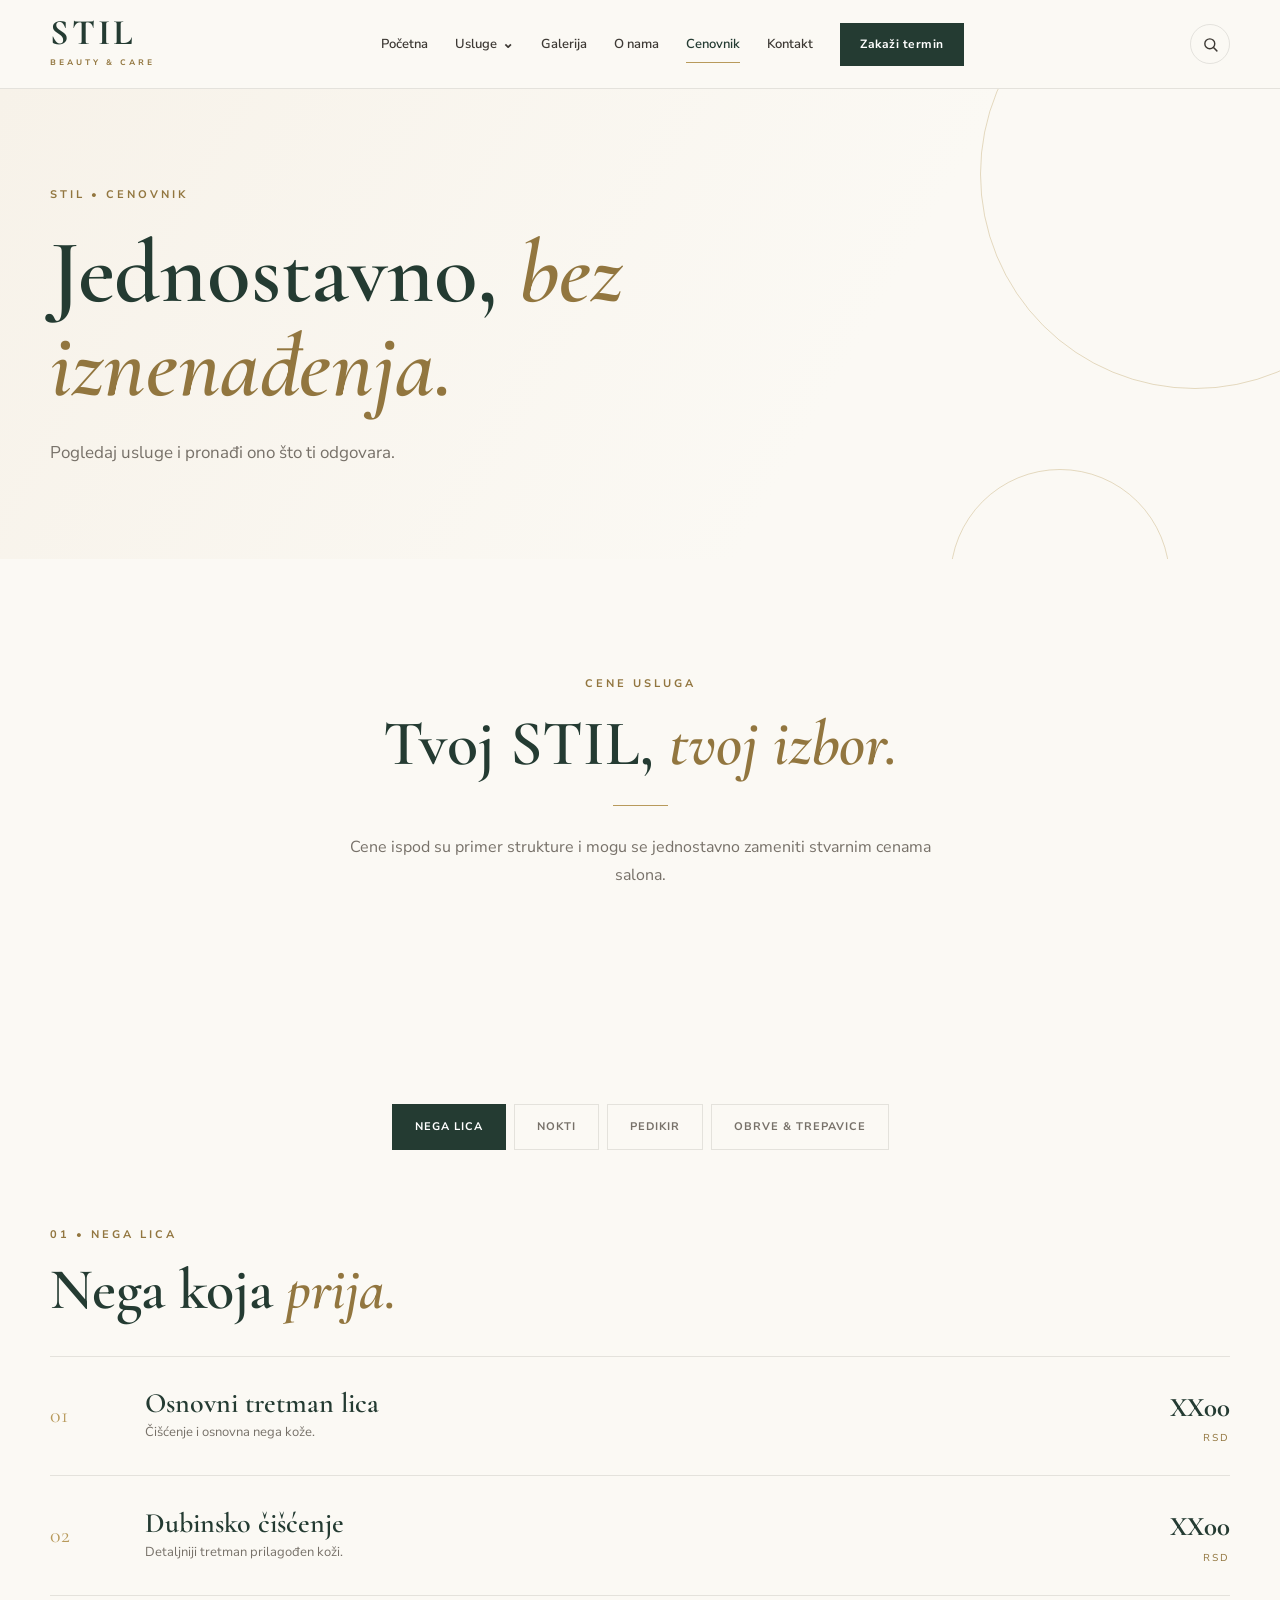
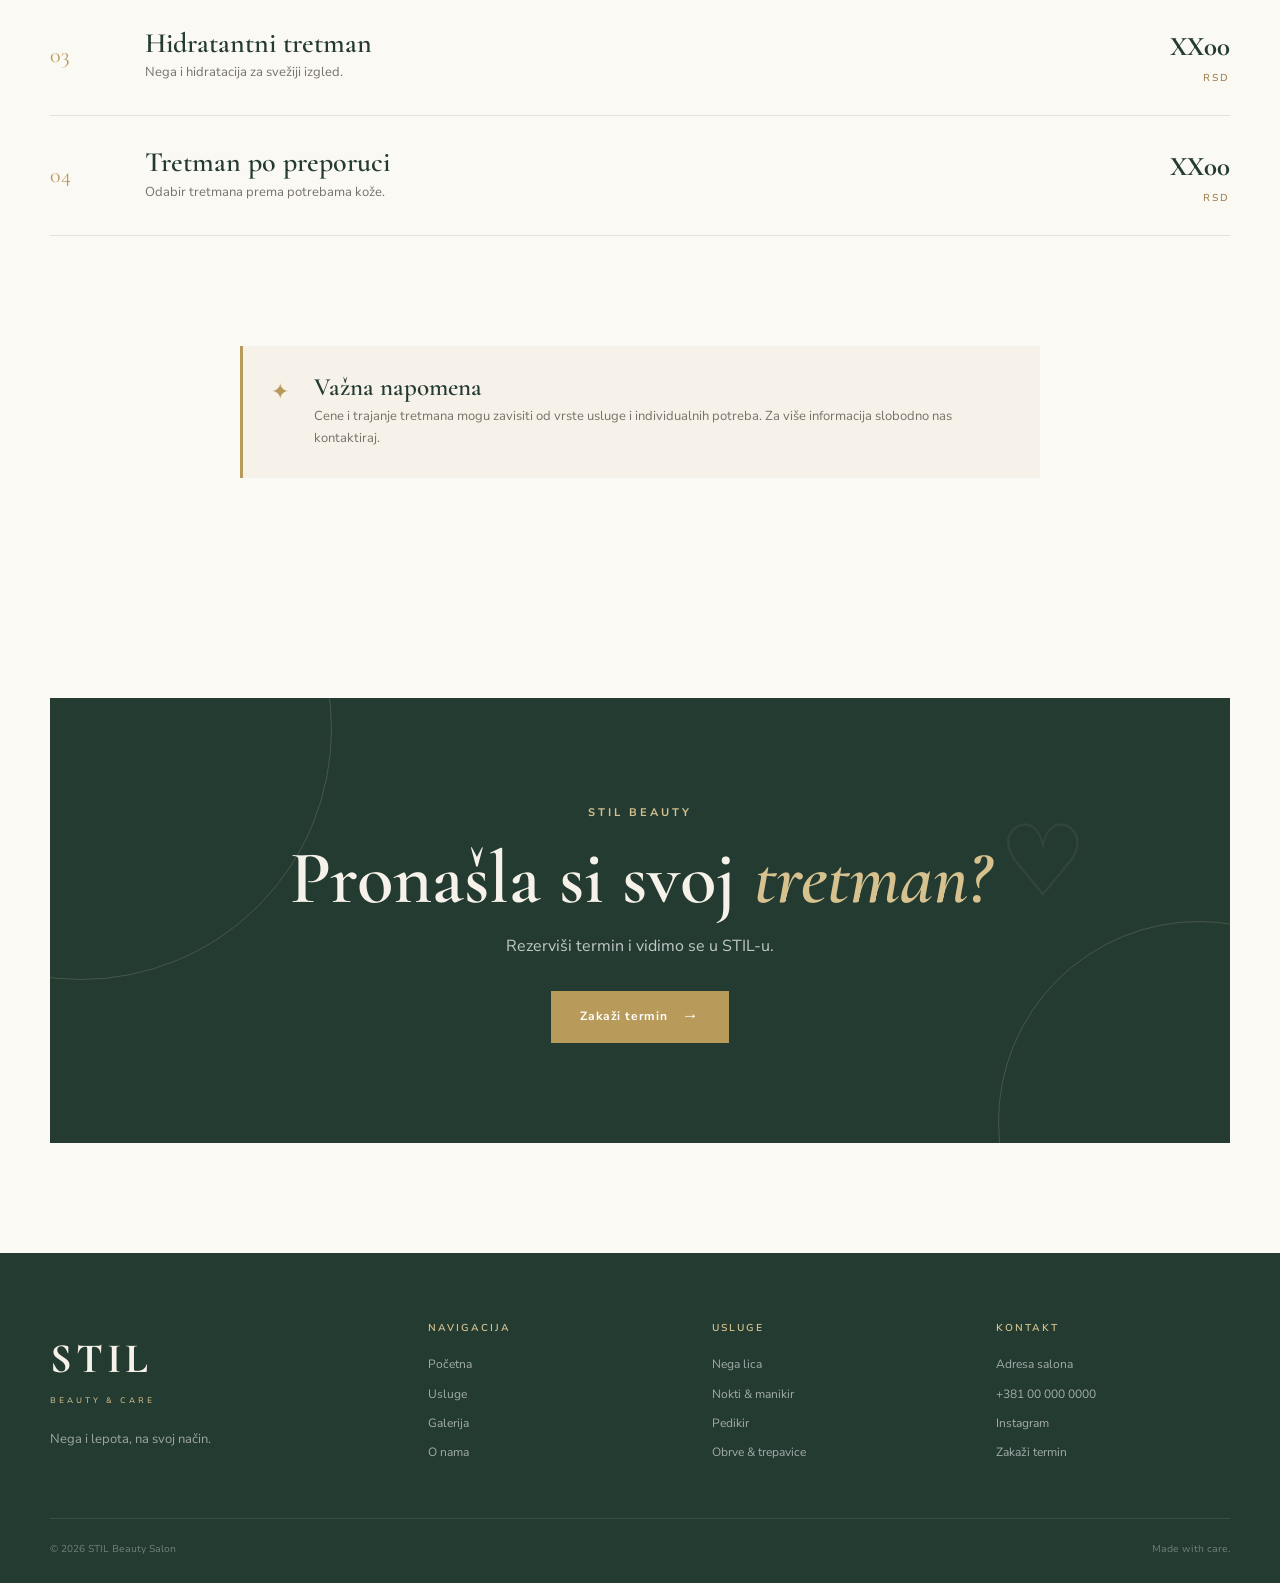
==== commit 4fda4851: "Add files via upload" ====
--- a/cenovnik.html
+++ b/cenovnik.html
@@ -1,1144 +1,700 @@
 <!DOCTYPE html>
+
 <html lang="sr">
 <head>
-    <meta charset="UTF-8">
-    <meta name="viewport" content="width=device-width, initial-scale=1.0">
-
-    <title>Cenovnik | STIL Beauty Salon</title>
-
-    <meta name="description" content="Cenovnik usluga STIL Beauty Salona — nega lica, nokti, pedikir, obrve i trepavice.">
-
-    <link rel="preconnect" href="https://fonts.googleapis.com">
-    <link rel="preconnect" href="https://fonts.gstatic.com" crossorigin>
-
-    <link href="https://fonts.googleapis.com/css2?family=Cormorant+Garamond:wght@400;500;600;700&family=Nunito+Sans:wght@300;400;500;600;700&display=swap" rel="stylesheet">
-
-    <link rel="stylesheet" href="style.css">
+<meta charset="utf-8"/>
+<meta content="width=device-width, initial-scale=1.0" name="viewport"/>
+<title>Cenovnik | STIL Beauty Salon</title>
+<meta content="Cenovnik usluga STIL Beauty Salona — nega lica, nokti, pedikir, obrve i trepavice." name="description"/>
+<link href="https://fonts.googleapis.com" rel="preconnect"/>
+<link crossorigin="" href="https://fonts.gstatic.com" rel="preconnect"/>
+<link href="https://fonts.googleapis.com/css2?family=Cormorant+Garamond:wght@400;500;600;700&amp;family=Nunito+Sans:wght@300;400;500;600;700&amp;display=swap" rel="stylesheet"/>
+<link href="style.css" rel="stylesheet"/>
 </head>
-
 <body>
-
 <!-- =========================================================
      HEADER
 ========================================================= -->
-
 <header class="site-header" id="siteHeader">
-
-    <div class="container header-inner">
-
-        <a href="index.html" class="logo" aria-label="STIL Beauty Salon - Početna">
-
-            <span class="logo-main">
+<div class="container header-inner">
+<a aria-label="STIL Beauty Salon - Početna" class="logo" href="index.html">
+<span class="logo-main">
                 STIL
             </span>
-
-            <span class="logo-sub">
-                beauty & care
+<span class="logo-sub">
+                beauty &amp; care
             </span>
-
-        </a>
-
-
-        <nav class="main-nav" id="mainNav">
-
-            <a href="index.html" class="nav-link">
+</a>
+<nav class="main-nav" id="mainNav">
+<a class="nav-link" href="index.html">
                 Početna
             </a>
-
-
-            <div class="nav-dropdown">
-
-                <a href="usluge.html" class="nav-link dropdown-trigger">
+<div class="nav-dropdown">
+<a class="nav-link dropdown-trigger" href="usluge.html">
 
                     Usluge
 
                     <span class="dropdown-arrow">
                         ⌄
                     </span>
-
-                </a>
-
-
-                <div class="dropdown-menu">
-
-                    <a href="nega-lica.html">
+</a>
+<div class="dropdown-menu">
+<a href="nega-lica.html">
                         Nega lica
                     </a>
-
-                    <a href="nokti.html">
-                        Nokti & manikir
+<a href="nokti.html">
+                        Nokti &amp; manikir
                     </a>
-
-                    <a href="pedikir.html">
+<a href="pedikir.html">
                         Pedikir
                     </a>
-
-                    <a href="obrve-trepavice.html">
-                        Obrve & trepavice
+<a href="obrve-trepavice.html">
+                        Obrve &amp; trepavice
                     </a>
-
-                </div>
-
-            </div>
-
-
-            <a href="galerija.html" class="nav-link">
+</div>
+</div>
+<a class="nav-link" href="galerija.html">
                 Galerija
             </a>
-
-
-            <a href="o-nama.html" class="nav-link">
+<a class="nav-link" href="o-nama.html">
                 O nama
             </a>
-
-
-            <a href="cenovnik.html" class="nav-link active">
+<a class="nav-link active" href="cenovnik.html">
                 Cenovnik
             </a>
-
-
-            <a href="kontakt.html" class="nav-link">
+<a class="nav-link" href="kontakt.html">
                 Kontakt
             </a>
-
-
-            <a href="kontakt.html" class="nav-cta">
+<a class="nav-cta" href="kontakt.html">
                 Zakaži termin
             </a>
-
-        </nav>
-
-
-        <button
-            class="search-toggle"
-            id="searchToggle"
-            aria-label="Pretraga"
-        >
-            <svg viewBox="0 0 24 24" fill="none" stroke="currentColor" stroke-width="2" stroke-linecap="round" stroke-linejoin="round">
-                <circle cx="11" cy="11" r="7"></circle>
-                <line x1="21" y1="21" x2="16.65" y2="16.65"></line>
-            </svg>
-        </button>
-
-        <button
-            class="menu-toggle"
-            id="menuToggle"
-            aria-label="Otvori meni"
-            aria-expanded="false"
-        >
-
-            <span></span>
-            <span></span>
-            <span></span>
-
-        </button>
-
-    </div>
-
-
-
+</nav>
+<button aria-label="Pretraga" class="search-toggle" id="searchToggle">
+<svg fill="none" stroke="currentColor" stroke-linecap="round" stroke-linejoin="round" stroke-width="2" viewbox="0 0 24 24">
+<circle cx="11" cy="11" r="7"></circle>
+<line x1="21" x2="16.65" y1="21" y2="16.65"></line>
+</svg>
+</button>
+<button aria-expanded="false" aria-label="Otvori meni" class="menu-toggle" id="menuToggle">
+<span></span>
+<span></span>
+<span></span>
+</button>
+</div>
 <!-- =========================================================
      SEARCH OVERLAY
 ========================================================= -->
-
 <div class="search-overlay" id="searchOverlay">
-
-    <div class="search-box">
-
-        <div class="search-box-top">
-
-            <input
-                type="text"
-                id="searchInput"
-                placeholder="Pretraži sajt..."
-                autocomplete="off"
-            >
-
-            <button class="search-close" id="searchClose" aria-label="Zatvori pretragu">
+<div class="search-box">
+<div class="search-box-top">
+<input autocomplete="off" id="searchInput" placeholder="Pretraži sajt..." type="text"/>
+<button aria-label="Zatvori pretragu" class="search-close" id="searchClose">
                 ✕
             </button>
-
-        </div>
-
-        <div class="search-results" id="searchResults"></div>
-
-    </div>
-
-</div>
-
+</div>
+<div class="search-results" id="searchResults"></div>
+</div>
+</div>
 </header>
-
-
 <main>
-
 <!-- =========================================================
      PAGE HERO
 ========================================================= -->
-
-<section class="page-hero pricing-page-hero">
-
-    <div class="page-hero-decoration page-hero-decoration-one"></div>
-
-    <div class="page-hero-decoration page-hero-decoration-two"></div>
-
-
-    <div class="container">
-
-        <div class="page-hero-content reveal">
-
-            <span class="section-kicker">
+<section class="page-hero pricing-page-hero" id="jednostavno-bez-iznenadjenja">
+<div class="page-hero-decoration page-hero-decoration-one"></div>
+<div class="page-hero-decoration page-hero-decoration-two"></div>
+<div class="container">
+<div class="page-hero-content reveal">
+<span class="section-kicker">
                 STIL • CENOVNIK
             </span>
-
-
-            <h1>
+<h1>
                 Jednostavno,
                 <em>bez iznenađenja.</em>
-            </h1>
-
-
-            <p>
+</h1>
+<p>
                 Pogledaj usluge i pronađi ono što ti odgovara.
             </p>
-
-        </div>
-
-    </div>
-
+</div>
+</div>
 </section>
-
-
 <!-- =========================================================
      PRICING INTRO
 ========================================================= -->
-
-<section class="pricing-intro section">
-
-    <div class="container narrow-container">
-
-        <div class="section-heading centered reveal">
-
-            <span class="section-kicker">
+<section class="pricing-intro section" id="tvoj-stil-tvoj-izbor">
+<div class="container narrow-container">
+<div class="section-heading centered reveal">
+<span class="section-kicker">
                 CENE USLUGA
             </span>
-
-
-            <h2>
+<h2>
                 Tvoj STIL,
                 <em>tvoj izbor.</em>
-            </h2>
-
-
-            <div class="gold-divider"></div>
-
-
-            <p>
+</h2>
+<div class="gold-divider"></div>
+<p>
                 Cene ispod su primer strukture i mogu se
                 jednostavno zameniti stvarnim cenama salona.
             </p>
-
-        </div>
-
-    </div>
-
+</div>
+</div>
 </section>
-
-
 <!-- =========================================================
      PRICING NAV
 ========================================================= -->
-
-<section class="pricing-section section">
-
-    <div class="container">
-
-
-        <div class="pricing-tabs reveal">
-
-            <button
-                class="pricing-tab active"
-                data-price-category="face"
-                type="button"
-            >
+<section class="pricing-section section" id="nega-koja-prija">
+<div class="container">
+<div class="pricing-tabs reveal">
+<button class="pricing-tab active" data-price-category="face" type="button">
                 Nega lica
             </button>
-
-
-            <button
-                class="pricing-tab"
-                data-price-category="nails"
-                type="button"
-            >
+<button class="pricing-tab" data-price-category="nails" type="button">
                 Nokti
             </button>
-
-
-            <button
-                class="pricing-tab"
-                data-price-category="pedicure"
-                type="button"
-            >
+<button class="pricing-tab" data-price-category="pedicure" type="button">
                 Pedikir
             </button>
-
-
-            <button
-                class="pricing-tab"
-                data-price-category="eyes"
-                type="button"
-            >
-                Obrve & trepavice
+<button class="pricing-tab" data-price-category="eyes" type="button">
+                Obrve &amp; trepavice
             </button>
-
-        </div>
-
-
-        <!-- =====================================================
+</div>
+<!-- =====================================================
              FACE PRICES
         ====================================================== -->
-
-        <div
-            class="price-category active"
-            data-price-panel="face"
-        >
-
-            <div class="price-category-header reveal">
-
-                <span class="section-kicker">
+<div class="price-category active" data-price-panel="face">
+<div class="price-category-header reveal">
+<span class="section-kicker">
                     01 • NEGA LICA
                 </span>
-
-                <h2>
+<h2>
                     Nega koja
                     <em>prija.</em>
-                </h2>
-
-            </div>
-
-
-            <div class="price-list">
-
-
-                <div class="price-item reveal">
-
-                    <div class="price-item-number">
+</h2>
+</div>
+<div class="price-list">
+<div class="price-item reveal">
+<div class="price-item-number">
                         01
                     </div>
-
-                    <div class="price-item-info">
-
-                        <h3>
+<div class="price-item-info">
+<h3>
                             Osnovni tretman lica
                         </h3>
-
-                        <p>
+<p>
                             Čišćenje i osnovna nega kože.
                         </p>
-
-                    </div>
-
-                    <div class="price-value">
-                        <strong>
-                            XX00
-                        </strong>
-                        <span>
-                            RSD
-                        </span>
-                    </div>
-
-                </div>
-
-
-                <div class="price-item reveal">
-
-                    <div class="price-item-number">
+</div>
+<div class="price-value">
+<strong>
+                            XX00
+                        </strong>
+<span>
+                            RSD
+                        </span>
+</div>
+</div>
+<div class="price-item reveal">
+<div class="price-item-number">
                         02
                     </div>
-
-                    <div class="price-item-info">
-
-                        <h3>
+<div class="price-item-info">
+<h3>
                             Dubinsko čišćenje
                         </h3>
-
-                        <p>
+<p>
                             Detaljniji tretman prilagođen koži.
                         </p>
-
-                    </div>
-
-                    <div class="price-value">
-                        <strong>
-                            XX00
-                        </strong>
-                        <span>
-                            RSD
-                        </span>
-                    </div>
-
-                </div>
-
-
-                <div class="price-item reveal">
-
-                    <div class="price-item-number">
+</div>
+<div class="price-value">
+<strong>
+                            XX00
+                        </strong>
+<span>
+                            RSD
+                        </span>
+</div>
+</div>
+<div class="price-item reveal">
+<div class="price-item-number">
                         03
                     </div>
-
-                    <div class="price-item-info">
-
-                        <h3>
+<div class="price-item-info">
+<h3>
                             Hidratantni tretman
                         </h3>
-
-                        <p>
+<p>
                             Nega i hidratacija za svežiji izgled.
                         </p>
-
-                    </div>
-
-                    <div class="price-value">
-                        <strong>
-                            XX00
-                        </strong>
-                        <span>
-                            RSD
-                        </span>
-                    </div>
-
-                </div>
-
-
-                <div class="price-item reveal">
-
-                    <div class="price-item-number">
+</div>
+<div class="price-value">
+<strong>
+                            XX00
+                        </strong>
+<span>
+                            RSD
+                        </span>
+</div>
+</div>
+<div class="price-item reveal">
+<div class="price-item-number">
                         04
                     </div>
-
-                    <div class="price-item-info">
-
-                        <h3>
+<div class="price-item-info">
+<h3>
                             Tretman po preporuci
                         </h3>
-
-                        <p>
+<p>
                             Odabir tretmana prema potrebama kože.
                         </p>
-
-                    </div>
-
-                    <div class="price-value">
-                        <strong>
-                            XX00
-                        </strong>
-                        <span>
-                            RSD
-                        </span>
-                    </div>
-
-                </div>
-
-            </div>
-
-        </div>
-
-
-        <!-- =====================================================
+</div>
+<div class="price-value">
+<strong>
+                            XX00
+                        </strong>
+<span>
+                            RSD
+                        </span>
+</div>
+</div>
+</div>
+</div>
+<!-- =====================================================
              NAIL PRICES
         ====================================================== -->
-
-        <div
-            class="price-category"
-            data-price-panel="nails"
-        >
-
-            <div class="price-category-header">
-
-                <span class="section-kicker">
+<div class="price-category" data-price-panel="nails">
+<div class="price-category-header">
+<span class="section-kicker">
                     02 • NOKTI
                 </span>
-
-                <h2>
+<h2>
                     Uredni nokti,
                     <em>tvoj STIL.</em>
-                </h2>
-
-            </div>
-
-
-            <div class="price-list">
-
-
-                <div class="price-item">
-
-                    <div class="price-item-number">
+</h2>
+</div>
+<div class="price-list">
+<div class="price-item">
+<div class="price-item-number">
                         01
                     </div>
-
-                    <div class="price-item-info">
-
-                        <h3>
+<div class="price-item-info">
+<h3>
                             Klasičan manikir
                         </h3>
-
-                        <p>
+<p>
                             Uređivanje noktiju i zanoktica.
                         </p>
-
-                    </div>
-
-                    <div class="price-value">
-                        <strong>
-                            XX00
-                        </strong>
-                        <span>
-                            RSD
-                        </span>
-                    </div>
-
-                </div>
-
-
-                <div class="price-item">
-
-                    <div class="price-item-number">
+</div>
+<div class="price-value">
+<strong>
+                            XX00
+                        </strong>
+<span>
+                            RSD
+                        </span>
+</div>
+</div>
+<div class="price-item">
+<div class="price-item-number">
                         02
                     </div>
-
-                    <div class="price-item-info">
-
-                        <h3>
+<div class="price-item-info">
+<h3>
                             Gel lak
                         </h3>
-
-                        <p>
+<p>
                             Uredan i dugotrajniji izgled noktiju.
                         </p>
-
-                    </div>
-
-                    <div class="price-value">
-                        <strong>
-                            XX00
-                        </strong>
-                        <span>
-                            RSD
-                        </span>
-                    </div>
-
-                </div>
-
-
-                <div class="price-item">
-
-                    <div class="price-item-number">
+</div>
+<div class="price-value">
+<strong>
+                            XX00
+                        </strong>
+<span>
+                            RSD
+                        </span>
+</div>
+</div>
+<div class="price-item">
+<div class="price-item-number">
                         03
                     </div>
-
-                    <div class="price-item-info">
-
-                        <h3>
+<div class="price-item-info">
+<h3>
                             Korekcija
                         </h3>
-
-                        <p>
+<p>
                             Održavanje postojećeg manikira.
                         </p>
-
-                    </div>
-
-                    <div class="price-value">
-                        <strong>
-                            XX00
-                        </strong>
-                        <span>
-                            RSD
-                        </span>
-                    </div>
-
-                </div>
-
-
-                <div class="price-item">
-
-                    <div class="price-item-number">
+</div>
+<div class="price-value">
+<strong>
+                            XX00
+                        </strong>
+<span>
+                            RSD
+                        </span>
+</div>
+</div>
+<div class="price-item">
+<div class="price-item-number">
                         04
                     </div>
-
-                    <div class="price-item-info">
-
-                        <h3>
+<div class="price-item-info">
+<h3>
                             Nail art
                         </h3>
-
-                        <p>
+<p>
                             Cena zavisi od odabranog dizajna.
                         </p>
-
-                    </div>
-
-                    <div class="price-value">
-
-                        <strong>
+</div>
+<div class="price-value">
+<strong>
                             od XX
                         </strong>
-
-                        <span>
-                            RSD
-                        </span>
-
-                    </div>
-
-                </div>
-
-            </div>
-
-        </div>
-
-
-        <!-- =====================================================
+<span>
+                            RSD
+                        </span>
+</div>
+</div>
+</div>
+</div>
+<!-- =====================================================
              PEDICURE PRICES
         ====================================================== -->
-
-        <div
-            class="price-category"
-            data-price-panel="pedicure"
-        >
-
-            <div class="price-category-header">
-
-                <span class="section-kicker">
+<div class="price-category" data-price-panel="pedicure">
+<div class="price-category-header">
+<span class="section-kicker">
                     03 • PEDIKIR
                 </span>
-
-                <h2>
+<h2>
                     Nega za
                     <em>tvoja stopala.</em>
-                </h2>
-
-            </div>
-
-
-            <div class="price-list">
-
-
-                <div class="price-item">
-
-                    <div class="price-item-number">
+</h2>
+</div>
+<div class="price-list">
+<div class="price-item">
+<div class="price-item-number">
                         01
                     </div>
-
-                    <div class="price-item-info">
-
-                        <h3>
+<div class="price-item-info">
+<h3>
                             Klasičan pedikir
                         </h3>
-
-                        <p>
+<p>
                             Osnovna nega i uređivanje stopala.
                         </p>
-
-                    </div>
-
-                    <div class="price-value">
-
-                        <strong>
-                            XX00
-                        </strong>
-
-                        <span>
-                            RSD
-                        </span>
-
-                    </div>
-
-                </div>
-
-
-                <div class="price-item">
-
-                    <div class="price-item-number">
+</div>
+<div class="price-value">
+<strong>
+                            XX00
+                        </strong>
+<span>
+                            RSD
+                        </span>
+</div>
+</div>
+<div class="price-item">
+<div class="price-item-number">
                         02
                     </div>
-
-                    <div class="price-item-info">
-
-                        <h3>
+<div class="price-item-info">
+<h3>
                             Pedikir + lak
                         </h3>
-
-                        <p>
+<p>
                             Nega stopala i završni lak.
                         </p>
-
-                    </div>
-
-                    <div class="price-value">
-
-                        <strong>
-                            XX00
-                        </strong>
-
-                        <span>
-                            RSD
-                        </span>
-
-                    </div>
-
-                </div>
-
-
-                <div class="price-item">
-
-                    <div class="price-item-number">
+</div>
+<div class="price-value">
+<strong>
+                            XX00
+                        </strong>
+<span>
+                            RSD
+                        </span>
+</div>
+</div>
+<div class="price-item">
+<div class="price-item-number">
                         03
                     </div>
-
-                    <div class="price-item-info">
-
-                        <h3>
+<div class="price-item-info">
+<h3>
                             Pedikir + gel lak
                         </h3>
-
-                        <p>
+<p>
                             Nega uz dugotrajniju završnicu.
                         </p>
-
-                    </div>
-
-                    <div class="price-value">
-
-                        <strong>
-                            XX00
-                        </strong>
-
-                        <span>
-                            RSD
-                        </span>
-
-                    </div>
-
-                </div>
-
-
-                <div class="price-item">
-
-                    <div class="price-item-number">
+</div>
+<div class="price-value">
+<strong>
+                            XX00
+                        </strong>
+<span>
+                            RSD
+                        </span>
+</div>
+</div>
+<div class="price-item">
+<div class="price-item-number">
                         04
                     </div>
-
-                    <div class="price-item-info">
-
-                        <h3>
+<div class="price-item-info">
+<h3>
                             Nega stopala
                         </h3>
-
-                        <p>
+<p>
                             Dodatna nega kože stopala.
                         </p>
-
-                    </div>
-
-                    <div class="price-value">
-
-                        <strong>
-                            XX00
-                        </strong>
-
-                        <span>
-                            RSD
-                        </span>
-
-                    </div>
-
-                </div>
-
-            </div>
-
-        </div>
-
-
-        <!-- =====================================================
+</div>
+<div class="price-value">
+<strong>
+                            XX00
+                        </strong>
+<span>
+                            RSD
+                        </span>
+</div>
+</div>
+</div>
+</div>
+<!-- =====================================================
              BROWS / LASHES PRICES
         ====================================================== -->
-
-        <div
-            class="price-category"
-            data-price-panel="eyes"
-        >
-
-            <div class="price-category-header">
-
-                <span class="section-kicker">
-                    04 • OBRVE & TREPAVICE
+<div class="price-category" data-price-panel="eyes">
+<div class="price-category-header">
+<span class="section-kicker">
+                    04 • OBRVE &amp; TREPAVICE
                 </span>
-
-                <h2>
+<h2>
                     Istakni svoj
                     <em>pogled.</em>
-                </h2>
-
-            </div>
-
-
-            <div class="price-list">
-
-
-                <div class="price-item">
-
-                    <div class="price-item-number">
+</h2>
+</div>
+<div class="price-list">
+<div class="price-item">
+<div class="price-item-number">
                         01
                     </div>
-
-                    <div class="price-item-info">
-
-                        <h3>
+<div class="price-item-info">
+<h3>
                             Oblikovanje obrva
                         </h3>
-
-                        <p>
+<p>
                             Oblikovanje prema prirodnim proporcijama.
                         </p>
-
-                    </div>
-
-                    <div class="price-value">
-
-                        <strong>
-                            XX00
-                        </strong>
-
-                        <span>
-                            RSD
-                        </span>
-
-                    </div>
-
-                </div>
-
-
-                <div class="price-item">
-
-                    <div class="price-item-number">
+</div>
+<div class="price-value">
+<strong>
+                            XX00
+                        </strong>
+<span>
+                            RSD
+                        </span>
+</div>
+</div>
+<div class="price-item">
+<div class="price-item-number">
                         02
                     </div>
-
-                    <div class="price-item-info">
-
-                        <h3>
+<div class="price-item-info">
+<h3>
                             Farbanje obrva
                         </h3>
-
-                        <p>
+<p>
                             Naglašavanje i definisanje obrva.
                         </p>
-
-                    </div>
-
-                    <div class="price-value">
-
-                        <strong>
-                            XX00
-                        </strong>
-
-                        <span>
-                            RSD
-                        </span>
-
-                    </div>
-
-                </div>
-
-
-                <div class="price-item">
-
-                    <div class="price-item-number">
+</div>
+<div class="price-value">
+<strong>
+                            XX00
+                        </strong>
+<span>
+                            RSD
+                        </span>
+</div>
+</div>
+<div class="price-item">
+<div class="price-item-number">
                         03
                     </div>
-
-                    <div class="price-item-info">
-
-                        <h3>
+<div class="price-item-info">
+<h3>
                             Lash lift
                         </h3>
-
-                        <p>
+<p>
                             Podizanje i uvijanje prirodnih trepavica.
                         </p>
-
-                    </div>
-
-                    <div class="price-value">
-
-                        <strong>
-                            XX00
-                        </strong>
-
-                        <span>
-                            RSD
-                        </span>
-
-                    </div>
-
-                </div>
-
-
-                <div class="price-item">
-
-                    <div class="price-item-number">
+</div>
+<div class="price-value">
+<strong>
+                            XX00
+                        </strong>
+<span>
+                            RSD
+                        </span>
+</div>
+</div>
+<div class="price-item">
+<div class="price-item-number">
                         04
                     </div>
-
-                    <div class="price-item-info">
-
-                        <h3>
+<div class="price-item-info">
+<h3>
                             Obrve + trepavice
                         </h3>
-
-                        <p>
+<p>
                             Kombinovani tretman.
                         </p>
-
-                    </div>
-
-                    <div class="price-value">
-
-                        <strong>
-                            XX00
-                        </strong>
-
-                        <span>
-                            RSD
-                        </span>
-
-                    </div>
-
-                </div>
-
-            </div>
-
-        </div>
-
-    </div>
-
+</div>
+<div class="price-value">
+<strong>
+                            XX00
+                        </strong>
+<span>
+                            RSD
+                        </span>
+</div>
+</div>
+</div>
+</div>
+</div>
 </section>
-
-
 <!-- =========================================================
      IMPORTANT NOTE
 ========================================================= -->
-
-<section class="pricing-note section">
-
-    <div class="container">
-
-        <div class="pricing-note-box reveal">
-
-            <span class="pricing-note-icon">
+<section class="pricing-note section" id="pricing-note">
+<div class="container">
+<div class="pricing-note-box reveal">
+<span class="pricing-note-icon">
                 ✦
             </span>
-
-
-            <div>
-
-                <h3>
+<div>
+<h3>
                     Važna napomena
                 </h3>
-
-                <p>
+<p>
                     Cene i trajanje tretmana mogu zavisiti od
                     vrste usluge i individualnih potreba.
                     Za više informacija slobodno nas kontaktiraj.
                 </p>
-
-            </div>
-
-        </div>
-
-    </div>
-
+</div>
+</div>
+</div>
 </section>
-
-
 <!-- =========================================================
      CTA
 ========================================================= -->
-
-<section class="cta-section section">
-
-    <div class="container">
-
-        <div class="cta-box reveal">
-
-            <div class="cta-decoration">
+<section class="cta-section section" id="pronasla-si-svoj-tretman">
+<div class="container">
+<div class="cta-box reveal">
+<div class="cta-decoration">
                 ♡
             </div>
-
-
-            <span class="section-kicker">
+<span class="section-kicker">
                 STIL BEAUTY
             </span>
-
-
-            <h2>
+<h2>
                 Pronašla si svoj
                 <em>tretman?</em>
-            </h2>
-
-
-            <p>
+</h2>
+<p>
                 Rezerviši termin i vidimo se u STIL-u.
             </p>
-
-
-            <a href="kontakt.html" class="btn btn-primary">
+<a class="btn btn-primary" href="kontakt.html">
 
                 Zakaži termin
 
                 <span>
                     →
                 </span>
-
-            </a>
-
-        </div>
-
-    </div>
-
+</a>
+</div>
+</div>
 </section>
-
 </main>
-
-
 <!-- =========================================================
      FOOTER
 ========================================================= -->
-
 <footer class="site-footer">
-
-    <div class="container">
-
-        <div class="footer-grid">
-
-
-            <div class="footer-brand">
-
-                <a href="index.html" class="footer-logo">
-
-                    <span>
+<div class="container">
+<div class="footer-grid">
+<div class="footer-brand">
+<a class="footer-logo" href="index.html">
+<span>
                         STIL
                     </span>
-
-                    <small>
-                        beauty & care
+<small>
+                        beauty &amp; care
                     </small>
-
-                </a>
-
-
-                <p>
+</a>
+<p>
                     Nega i lepota,
-                    sa pažnjom za detalj.
+                    na svoj način.
                 </p>
-
-            </div>
-
-
-            <div class="footer-column">
-
-                <h4>
+</div>
+<div class="footer-column">
+<h4>
                     Navigacija
                 </h4>
-
-                <a href="index.html">
+<a href="index.html">
                     Početna
                 </a>
-
-                <a href="usluge.html">
+<a href="usluge.html">
                     Usluge
                 </a>
-
-                <a href="galerija.html">
+<a href="galerija.html">
                     Galerija
                 </a>
-
-                <a href="o-nama.html">
+<a href="o-nama.html">
                     O nama
                 </a>
-
-            </div>
-
-
-            <div class="footer-column">
-
-                <h4>
+</div>
+<div class="footer-column">
+<h4>
                     Usluge
                 </h4>
-
-                <a href="nega-lica.html">
+<a href="nega-lica.html">
                     Nega lica
                 </a>
-
-                <a href="nokti.html">
-                    Nokti & manikir
-                </a>
-
-                <a href="pedikir.html">
+<a href="nokti.html">
+                    Nokti &amp; manikir
+                </a>
+<a href="pedikir.html">
                     Pedikir
                 </a>
-
-                <a href="obrve-trepavice.html">
-                    Obrve & trepavice
-                </a>
-
-            </div>
-
-
-            <div class="footer-column">
-
-                <h4>
+<a href="obrve-trepavice.html">
+                    Obrve &amp; trepavice
+                </a>
+</div>
+<div class="footer-column">
+<h4>
                     Kontakt
                 </h4>
-
-                <p>
+<p>
                     Adresa salona
                 </p>
-
-                <a href="tel:+381000000000">
+<a href="tel:+381000000000">
                     +381 00 000 0000
                 </a>
-
-                <a href="#">
+<a href="#">
                     Instagram
                 </a>
-
-                <a href="kontakt.html">
+<a href="kontakt.html">
                     Zakaži termin
                 </a>
-
-            </div>
-
-        </div>
-
-
-        <div class="footer-bottom">
-
-            <span>
+</div>
+</div>
+<div class="footer-bottom">
+<span>
                 © 2026 STIL Beauty Salon
             </span>
-
-            <span>
+<span>
                 Made with care.
             </span>
-
-        </div>
-
-    </div>
-
+</div>
+</div>
 </footer>
-
-
 <script src="js_main.js"></script>
-
 </body>
 </html>
--- a/style.css
+++ b/style.css
@@ -167,6 +167,11 @@
 }
 
 
+section[id] {
+    scroll-margin-top: 110px;
+}
+
+
 .section-heading {
     max-width: 650px;
     margin-bottom: 55px;
@@ -3425,6 +3430,56 @@
 }
 
 
+.time-slots {
+    display: flex;
+    flex-wrap: wrap;
+
+    gap: 8px;
+}
+
+
+.time-slot {
+    padding: 9px 14px;
+
+    border: 1px solid rgba(61,57,52,0.18);
+
+    background: var(--ivory);
+
+    color: var(--text);
+
+    font-family: "Nunito Sans", sans-serif;
+    font-size: 13px;
+
+    cursor: pointer;
+
+    transition:
+        border-color var(--transition),
+        background var(--transition),
+        color var(--transition);
+}
+
+
+.time-slot:hover {
+    border-color: var(--gold);
+}
+
+
+.time-slot.selected {
+    background: var(--green-dark);
+    border-color: var(--green-dark);
+
+    color: var(--white);
+}
+
+
+.time-slots-empty,
+.time-slots-loading {
+    font-size: 13px;
+
+    color: var(--text-light);
+}
+
+
 .form-checkbox {
     display: flex;
 
@@ -4871,10 +4926,23 @@
 }
 
 
+.search-count {
+    padding: 6px 16px 14px;
+
+    font-size: 11px;
+    font-weight: 700;
+    letter-spacing: 0.5px;
+    text-transform: uppercase;
+
+    color: var(--text-light);
+}
+
+
 .search-result {
     display: flex;
-    align-items: center;
-    justify-content: space-between;
+    flex-direction: column;
+
+    gap: 4px;
 
     padding: 14px 16px;
 
@@ -4883,6 +4951,11 @@
     color: var(--text);
 
     transition: background var(--transition);
+}
+
+
+.search-result + .search-result {
+    margin-top: 2px;
 }
 
 
@@ -4891,33 +4964,52 @@
 }
 
 
-.search-result-title {
-    font-size: 14px;
+.search-result-page {
+    font-size: 10px;
     font-weight: 700;
+    letter-spacing: 1.5px;
+    text-transform: uppercase;
+
+    color: var(--gold-dark);
+}
+
+
+.search-result-heading {
+    font-size: 15px;
+    font-weight: 700;
 
     color: var(--green-dark);
 }
 
 
-.search-result-arrow {
+.search-result-snippet {
     font-size: 13px;
-
-    color: var(--gold-dark);
-
-    opacity: 0;
-
-    transform: translateX(-4px);
-
-    transition:
-        opacity var(--transition),
-        transform var(--transition);
-}
-
-
-.search-result:hover .search-result-arrow {
-    opacity: 1;
-
-    transform: translateX(0);
+    line-height: 1.5;
+
+    color: var(--text-light);
+}
+
+
+.search-highlight {
+    background: var(--gold-light);
+
+    color: var(--green-dark);
+
+    padding: 0 2px;
+
+    border-radius: 3px;
+}
+
+
+.search-more-hint {
+    padding: 12px 16px 6px;
+
+    font-size: 12px;
+    font-style: italic;
+
+    color: var(--text-light);
+
+    text-align: center;
 }
 
 
@@ -4929,6 +5021,32 @@
     color: var(--text-light);
 
     text-align: center;
+}
+
+
+.search-highlight-target {
+    background: var(--gold-light);
+
+    color: var(--green-dark);
+
+    padding: 1px 3px;
+
+    border-radius: 3px;
+
+    animation: search-target-pulse 1.8s ease-in-out 2;
+}
+
+
+@keyframes search-target-pulse {
+
+    0%, 100% {
+        background: var(--gold-light);
+    }
+
+    50% {
+        background: var(--gold);
+    }
+
 }
 
 
